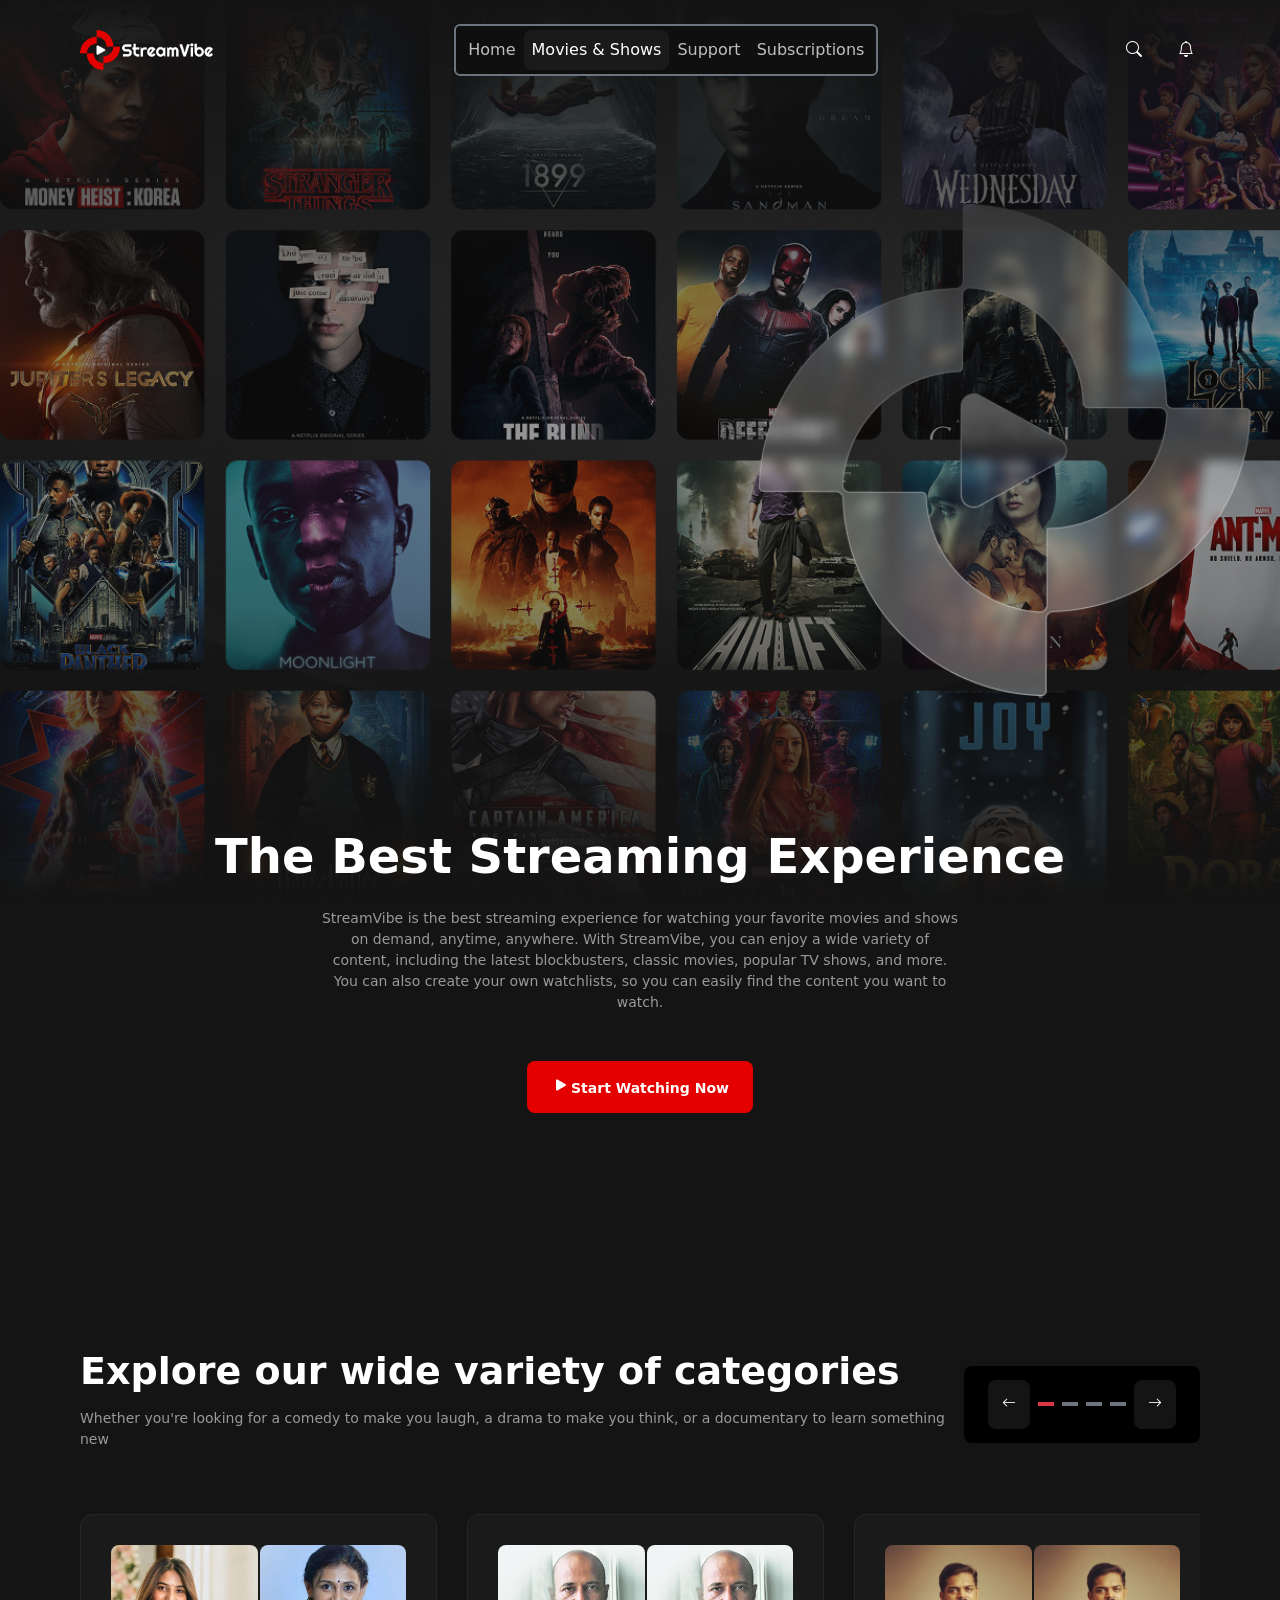
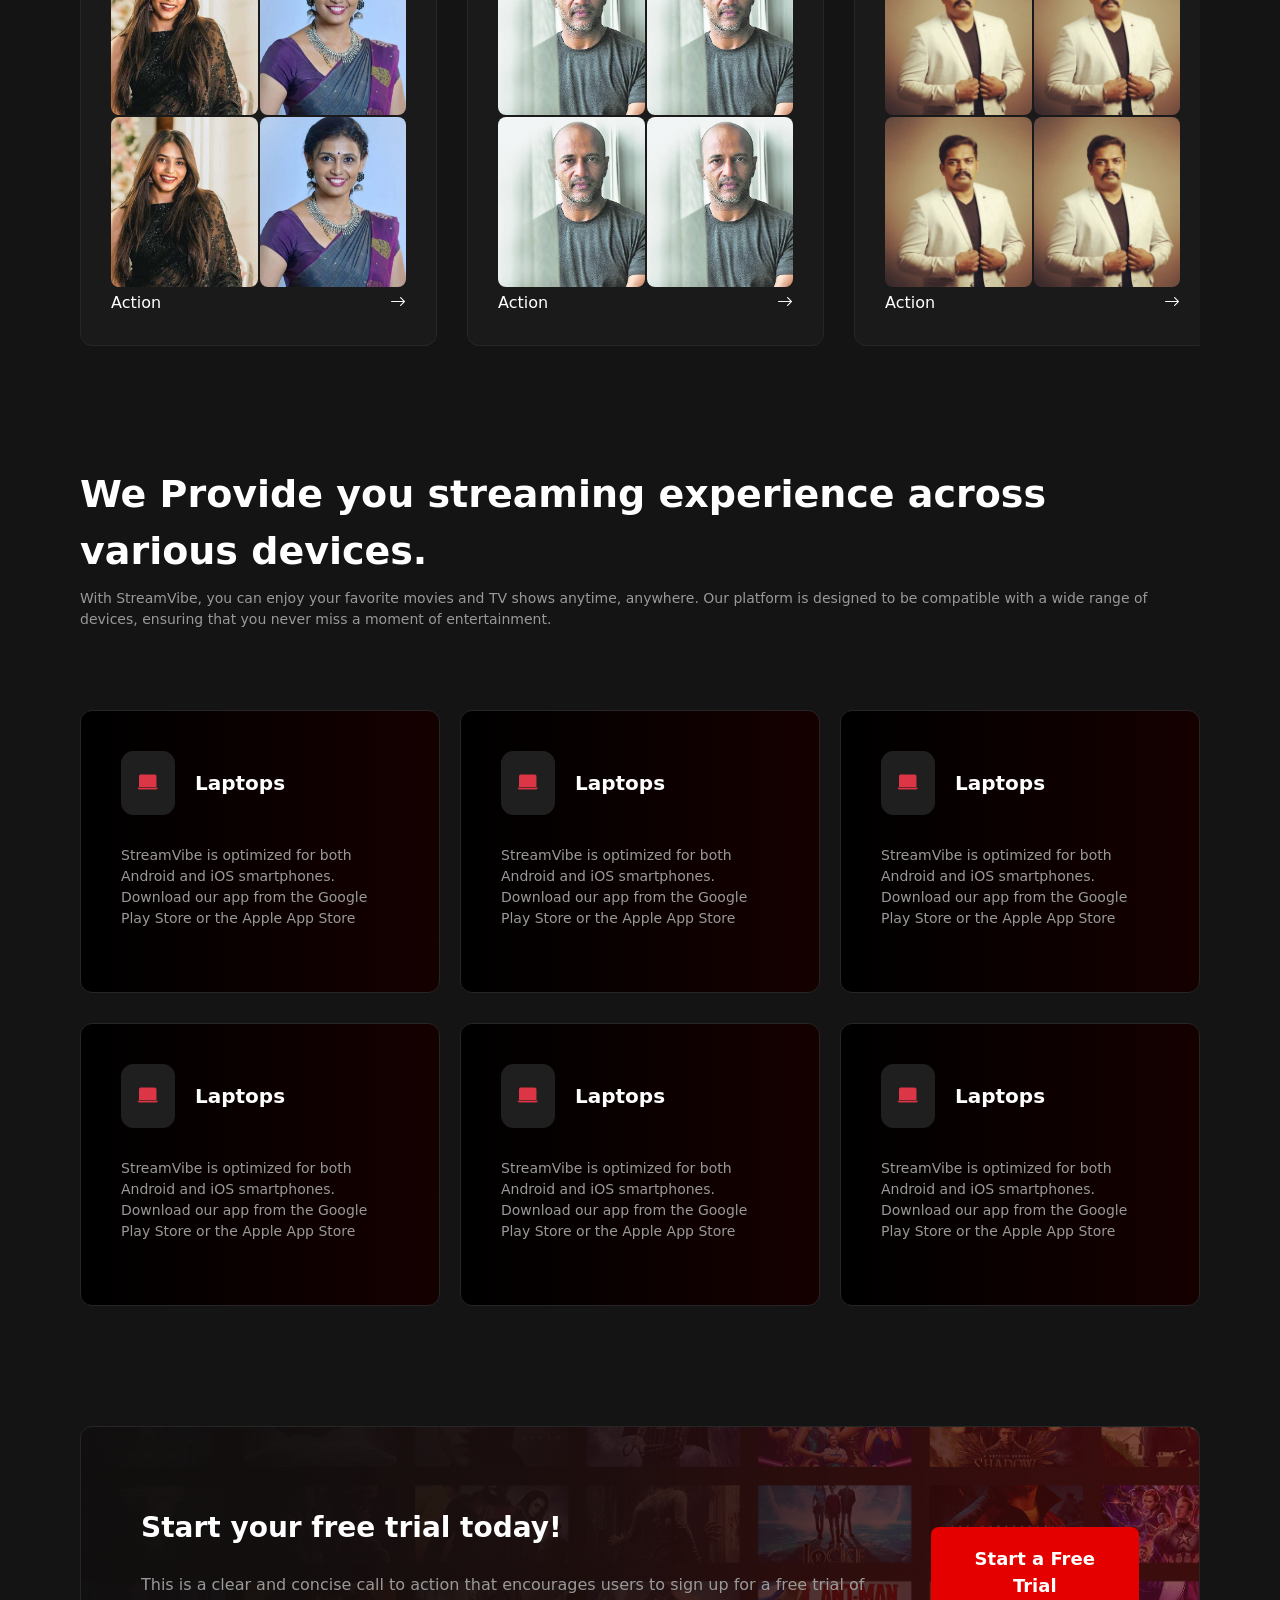
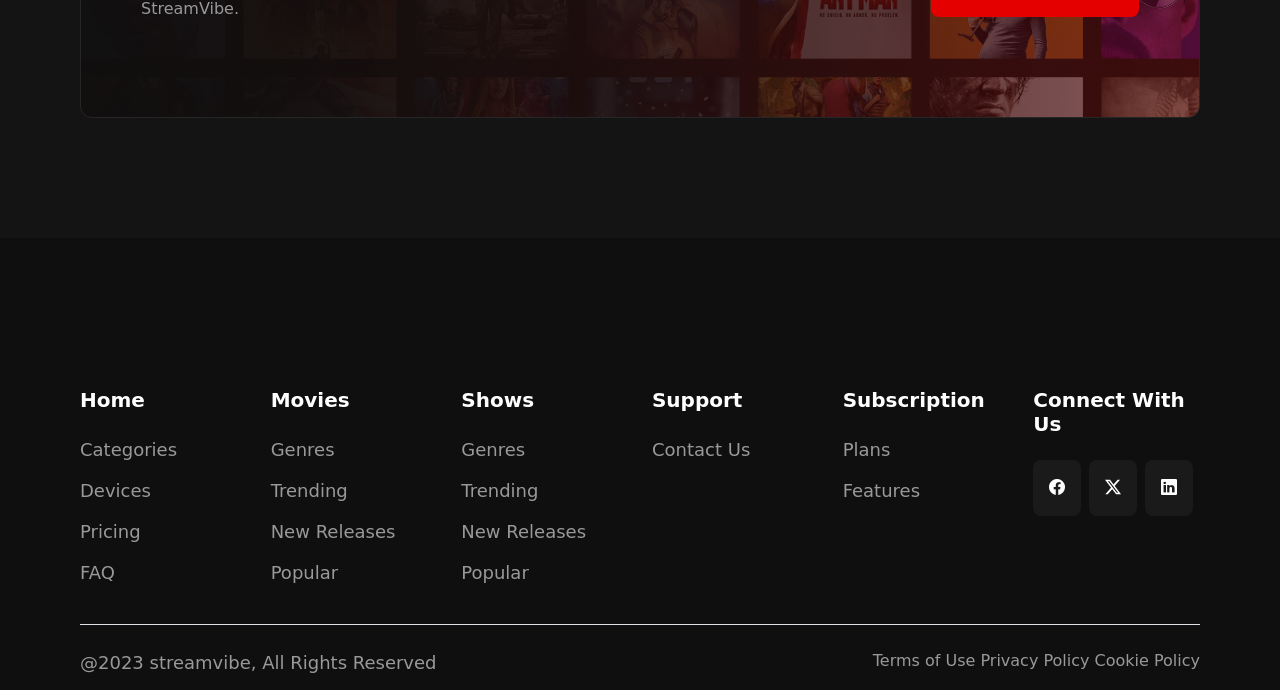
==== pages/Home_page.html @ a5b088ff "first commit" ====
<!DOCTYPE html>
<html lang="en">
    <head>
        <meta charset="UTF-8">
        <meta name="viewport" content="width=device-width, initial-scale=1.0">
        <title>Document</title>
        <link rel="stylesheet"
            href="https://cdn.jsdelivr.net/npm/bootstrap@5.3.8/dist/css/bootstrap.min.css">
        <link rel="stylesheet"
            href="https://cdn.jsdelivr.net/npm/bootstrap-icons@1.11.3/font/bootstrap-icons.min.css">
        <link rel="stylesheet" href="../components/Navbar_Footer_Banner.css">
        <link rel="stylesheet" href="../components/paragraph_heading.css">
        <link rel="stylesheet" href="../components/button.css">
        <link rel="stylesheet" href="../components/Scroll.css">
        <link rel="stylesheet" href="../components/cards_5.css">
        <link rel="stylesheet" href="../assets/styles/Home_page.css">

    </head>
    <body>

        <header>
            <nav class="navbar justify-content-between navbar-expand-lg py-4 ">
                <a href="#">
                    <img
                        src="../assets/Logo.png" height="40px"
                        alt="logo">
                </a>
                <button class="d-lg-none d-md-block border-0" type="button"
                    data-bs-toggle="collapse" data-bs-target="#navbarNav">
                    <i class="bi bi-list fs-1 text-white"></i>
                </button>
                <div class="links d-none d-md-none d-lg-block">
                    <ul
                        class="navbar-nav mx-auto mt-3 mt-lg-0 p-1 border border-2 rounded border-secondary">
                        <li>
                            <a class="nav-link" href="../pages/home-page.html"
                                onclick="active(this)">Home</a>
                        </li>
                        <li>
                            <a class="nav-link active"
                                href="../pages/Movies&show-page.html"
                                onclick="active(this)">Movies &
                                Shows</a>
                        </li>
                        <li>
                            <a class="nav-link"
                                href="#">Support</a>
                        </li>
                        <li>
                            <a class="nav-link"
                                href="./subscription.html"
                                onclick="active(this)">Subscriptions</a>
                        </li>
                    </ul>
                </div>
                <div
                    class="d-flex align-items-center justify-content-center justify-content-lg-end mt-3 mt-lg-0 d-none d-md-none d-lg-flex gap-lg-2 gap-xl-4 ">
                    <button
                        class="bi bi-search nav-icon me-3 me-lg-0 border-0 text-white"></button>
                    <button
                        class="bi bi-bell nav-icon border-0 text-white"></button>
                </div>
            </nav>
        </header>

        <!-- section content -->

        <section
            class="content d-flex flex-column align-items-center justify-content-center text-center">
            <h1 class="text-white mb-3">The Best Streaming Experience</h1>
            <p class=" d-md-none">Whether you're looking for a comedy to make
                you laugh, a drama to make you think, or a documentary to learn
                something new</p>
            <p class="w-50 mb-5 d-none d-lg-block ">StreamVibe is the best
                streaming experience for watching your favorite movies and shows
                on demand, anytime, anywhere. With StreamVibe, you can enjoy a
                wide variety of
                content, including the latest blockbusters, classic movies,
                popular TV shows, and more. You can also create your own
                watchlists,
                so you can easily find the content you want to watch.</p>
            <button class="buttons"><i class="bi bi-play-fill fs-5 "></i>Start
                Watching Now</button>
        </section>

        <!-- main section -->

        <main>
            <div class="container2">
                <!-- head of scroll -->
                <div
                    class="scroll d-flex justify-content-between align-items-center mb-5">
                    <div class="home-title">
                        <h2 class="head-title text-white ">Explore our wide
                            variety of categories</h2>
                        <p>Whether you're looking for a comedy to make you
                            laugh, a drama to make
                            you think, or a documentary to learn something
                            new</p>
                    </div>
                    <div
                        class="buttons d-flex align-items-center d-none d-lg-flex  gap-2 bg-black">
                        <button
                            class="btn-icon text-white border-0"><i
                                class="bi bi-arrow-left"></i></button>
                        <div class="move-point d-flex gap-2">
                            <div class="bg-point bg-danger"></div>
                            <div class="bg-point bg-secondary"></div>
                            <div class="bg-point bg-secondary"></div>
                            <div class="bg-point bg-secondary"></div>
                        </div>
                        <button
                            class="btn-icon text-white border-0"><i
                                class="bi bi-arrow-right"></i></button>
                    </div>
                </div>

                <!-- part card -->
                  <div class="slider-track  ">
                    <div class="genre-card ">
                        <div class="genre-grid  mb-1">
                            <img src="../assets/move&open/cast5.png"
                                alt="Action" 
                                class="rounded-3">
                            <img src="../assets/move&open/cast4.png"
                                alt="Action"
                                class="rounded-3">
                            <img src="../assets/move&open/cast5.png"
                                alt="Action"
                                class="rounded-3">
                            <img src="../assets/move&open/cast4.png"
                                alt="Action"
                                class="rounded-3">
                        </div>
                        <div
                            class="genre-name text-white d-flex justify-content-between align-items-center mt-1">Action
                            <i
                                class="bi bi-arrow-right text-white"></i></div>
                    </div>
                    <div class="genre-card ">
                        <div class="genre-grid  mb-1">
                            <img src="../assets/move&open/cast7.png"
                                alt="Action"
                                class="rounded-3">
                            <img src="../assets/move&open/cast7.png"
                                alt="Action"
                                class="rounded-3">
                            <img src="../assets/move&open/cast7.png"
                                alt="Action"
                                class="rounded-3">
                            <img src="../assets/move&open/cast7.png"
                                alt="Action"
                                class="rounded-3">
                        </div>
                        <div
                            class="genre-name text-white d-flex justify-content-between align-items-center mt-1">Action
                            <i
                                class="bi bi-arrow-right text-white"></i></div>
                    </div>
                    <div class="genre-card ">
                        <div class="genre-grid  mb-1">
                            <img src="../assets/move&open/cast1.png"
                                alt="Action"
                                class="rounded-3">
                            <img src="../assets/move&open/cast1.png"
                                alt="Action"
                                class="rounded-3">
                            <img src="../assets/move&open/cast1.png"
                                alt="Action"
                                class="rounded-3">
                            <img src="../assets/move&open/cast1.png"
                                alt="Action"
                                class="rounded-3">
                        </div>
                        <div
                            class="genre-name text-white d-flex justify-content-between align-items-center mt-1">Action
                            <i
                                class="bi bi-arrow-right text-white"></i></div>
                    </div>
                    <div class="genre-card ">
                        <div class="genre-grid  mb-1">
                            <img src="../assets/move&open/cast1.png"
                                alt="Action"
                                class="rounded-3">
                            <img src="../assets/move&open/cast1.png"
                                alt="Action"
                                class="rounded-3">
                            <img src="../assets/move&open/cast1.png"
                                alt="Action"
                                class="rounded-3">
                            <img src="../assets/move&open/cast1.png"
                                alt="Action"
                                class="rounded-3">
                        </div>
                        <div
                            class="genre-name text-white d-flex justify-content-between align-items-center mt-1">Action
                            <i
                                class="bi bi-arrow-right text-white"></i></div>
                    </div>
                    <div class="genre-card ">
                        <div class="genre-grid  mb-1">
                            <img src="../assets/move&open/cast4.png"
                                alt="Action"
                                class="rounded-3">
                            <img src="../assets/move&open/cast4.png"
                                alt="Action"
                                class="rounded-3">
                            <img src="../assets/move&open/cast4.png"
                                alt="Action"
                                class="rounded-3">
                            <img src="../assets/move&open/cast4.png"
                                alt="Action"
                                class="rounded-3">
                        </div>
                        <div
                            class="genre-name text-white d-flex justify-content-between align-items-center mt-1">Action
                            <i
                                class="bi bi-arrow-right text-white"></i></div>
                    </div>

                </div>
            </div>
        </main>


        <!-- section box devices -->
        <section>
            <div class="devices">
                <h2 class="text-white">We Provide you streaming experience across various devices.</h2>
                <p>With StreamVibe, you can enjoy your favorite movies and TV shows anytime, anywhere. Our platform is designed to be compatible with a wide range of <br> devices,
                     ensuring that you never miss a moment of entertainment.</p>
                <div class="box d-flex flex-column flex-md-row">
                    <div class="box-device bg-black ">
                        <h3 class="text-white "><i class="bi bi-laptop-fill text-danger "></i>Laptops</h3>
                        <p>StreamVibe is optimized for both Android and iOS smartphones. 
                            Download our app from the Google Play Store or the Apple App Store</p>
                    </div>
                    <div class="box-device bg-black">
                        <h3 class="text-white "><i class="bi bi-laptop-fill text-danger "></i>Laptops</h3>
                        <p>StreamVibe is optimized for both Android and iOS smartphones. 
                            Download our app from the Google Play Store or the Apple App Store</p>
                    </div>
                    <div class="box-device bg-black">
                        <h3 class="text-white"><i class="bi bi-laptop-fill text-danger "></i>Laptops</h3>
                        <p>StreamVibe is optimized for both Android and iOS smartphones. 
                            Download our app from the Google Play Store or the Apple App Store</p>
                    </div>
                </div>
                <div class="box d-flex flex-column flex-md-row">
                    <div class="box-device bg-black ">
                        <h3 class="text-white "><i class="bi bi-laptop-fill text-danger "></i>Laptops</h3>
                        <p>StreamVibe is optimized for both Android and iOS smartphones. 
                            Download our app from the Google Play Store or the Apple App Store</p>
                    </div>
                    <div class="box-device bg-black">
                        <h3 class="text-white "><i class="bi bi-laptop-fill text-danger "></i>Laptops</h3>
                        <p>StreamVibe is optimized for both Android and iOS smartphones. 
                            Download our app from the Google Play Store or the Apple App Store</p>
                    </div>
                    <div class="box-device bg-black">
                        <h3 class="text-white"><i class="bi bi-laptop-fill text-danger "></i>Laptops</h3>
                        <p>StreamVibe is optimized for both Android and iOS smartphones. 
                            Download our app from the Google Play Store or the Apple App Store</p>
                    </div>
                </div>
            </div>
        </section>

        <!-- section banner -->

        <section
            class="banner d-flex flex-column flex-md-row  justify-content-between align-items-center ">
            <div>
                <h2 class="text-white mb-4">Start your free trial today!</h2>
                <p>This is a clear and concise call to action that encourages
                    users to sign up for a free trial of StreamVibe.</p>
            </div>
            <div>
                <button class="text-white border-0">Start a Free Trial</button>
            </div>
        </section>

        <!-- footer -->

        <footer>
            <div class="footerall">
                <div class="row mb-4">
                    <div class="col-6 col-md-2 d-flex flex-column">
                        <h6 class="footer-heading">Home</h6>
                        <a href="#" class="footer-link">Categories</a>
                        <a href="#" class="footer-link">Devices</a>
                        <a href="#" class="footer-link">Pricing</a>
                        <a href="#" class="footer-link">FAQ</a>
                    </div>
                    <div class="col-6 col-md-2 d-flex flex-column">
                        <h6 class="footer-heading">Movies</h6>
                        <a href="#" class="footer-link">Genres</a>
                        <a href="#" class="footer-link">Trending</a>
                        <a href="#" class="footer-link">New Releases</a>
                        <a href="#" class="footer-link">Popular</a>
                    </div>
                    <div class="col-6 col-md-2 d-flex flex-column">
                        <h6 class="footer-heading">Shows</h6>
                        <a href="#" class="footer-link">Genres</a>
                        <a href="#" class="footer-link">Trending</a>
                        <a href="#" class="footer-link">New Releases</a>
                        <a href="#" class="footer-link">Popular</a>
                    </div>
                    <div class="col-6 col-md-2 d-flex flex-column">
                        <h6 class="footer-heading">Support</h6>
                        <a href="index.html" class="footer-link">Contact Us</a>
                    </div>
                    <div class="col-6 col-md-2 d-flex flex-column">
                        <h6 class="footer-heading">Subscription</h6>
                        <a href="#" class="footer-link">Plans</a>
                        <a href="#" class="footer-link">Features</a>
                    </div>
                    <div class="col-6 col-md-2 ">
                        <h6 class="footer-heading">Connect With Us</h6>
                        <div class="d-flex gap-2">
                            <a href="#" class="social-icon"><i
                                    class="bi bi-facebook"></i></a>
                            <a href="#" class="social-icon"><i
                                    class="bi bi-twitter-x"></i></a>
                            <a href="#" class="social-icon"><i
                                    class="bi bi-linkedin"></i></a>
                        </div>
                    </div>
                </div>

                <div
                    class="footer-bottom d-flex flex-column flex-md-row justify-content-between border-top pt-4">
                    <div id="footer-bottom-left">
                        @2023 streamvibe, All Rights Reserved
                    </div>
                    <div class="footer-bottom-links mt-3 mt-md-0">
                        <a class="text-decoration-none gap" href="#">Terms of
                            Use</a>
                        <a class="text-decoration-none gap" href="#">Privacy
                            Policy</a>
                        <a class="text-decoration-none gap" href="#">Cookie
                            Policy</a>
                    </div>
                </div>
            </div>
        </footer>

        <script
            src="https://cdn.jsdelivr.net/npm/bootstrap@5.3.8/dist/js/bootstrap.min.js"
            integrity="sha384-G/EV+4j2dNv+tEPo3++6LCgdCROaejBqfUeNjuKAiuXbjrxilcCdDz6ZAVfHWe1Y"
            crossorigin="anonymous"></script>
    </body>
</html>
---- components/Navbar_Footer_Banner.css ----
header{
position: relative;
    .navbar{
        margin: 0 161px;

        .links{
            background-color: #0f0f0f;
            
            a{
                color: #BFBFBF;

                &:hover{
                    border-radius: 8px;
                    background-color: #1A1A1A;
                }
            }
            .active{
                border-radius: 8px;
                color: #ffffff;
                background-color: #1a1a1a;
            }
        }
        button{
            background-color: unset;
            
        }
    }

    @media (max-width:1440px) {
        .navbar{
            margin: 0 80px;
            
        }
    }

    @media (max-width:390px) {
        .navbar{
            margin: 0 15px;
            
            .links{
            display: none;
            position: absolute;
            top: 120px;
            left: 20px;
            background-color: #0f0f0f;
            
            a{
                color: #BFBFBF;

                &:hover{
                    border-radius: 8px;
                    background-color: #1A1A1A;
                }
            }
            
        }
        
        }
    }
}


/* section banner */
.banner {
  margin: 150px 161px;
  padding: 100px 80px;
  border: #262626 solid 1px;
  border-radius: 12px;
  background:
    linear-gradient(#0f0f0f20, #0f0f0f1e),
    url("../assets/Background\ Images.png") center/cover;

  h2 {
    font-size: 48px;
    font-weight: 700;
  }

  p {
    font-size: 18px;
    font-weight: 400;
    color: #999999;
  }

  button {
    border-radius: 8px;
    padding: 18px 24px;
    background-color: #e50000;
    font-size: 18px;
    font-weight: 600;
    flex-grow: 1;
  }

  @media (max-width: 1440px) {
    margin: 120px 80px;
    padding: 80px 60px;

    h2 {
      font-size: 28px;
    }

    p {
      font-size: 16px;
    }
  }

  @media (max-width: 390px) {
    margin: 80px 15px;
    padding: 50px 30px;
    text-align: center;
    h2 {
      font-size: 24gpx;
    }
    p {
      font-size: 14px;
    }
  }
}

footer {
  background-color: #0f0f0f;
  padding-top: 150px;
  .footerall {
    margin: 0 161px;

    .footer-heading {
      font-size: 20px;
      font-weight: 600;
      color: #ffffff;
      margin-bottom: 24px;
    }

    .footer-link,
    #footer-bottom-left {
      font-size: 18px;
      font-weight: 500;
      color: #999999;
      text-decoration: none;
      margin-bottom: 14px;
    }

    .social-icon {
      padding: 16px;
      border-radius: 8px;
      color: white;
      background-color: #1a1a1a;
    }

    .footer-bottom-links {
      a {
        color: #999999;
      }
    }
  }

  @media (max-width: 1440px) {
    .footerall {
      margin: 0 80px;
    }
  }

  @media (max-width: 390px) {
    .footerall {
      margin: 0 15px;
    }
  }
}
---- components/paragraph_heading.css ----
h1{
    font-size: 58px;
    font-weight: 700;
    line-height: 150%;
     @media (max-width:1440px) {
        font-size: 48px;
    }
    @media (max-width:390px) {
        font-size: 28px;
    }
}

p{
    font-size: 18px;
    font-weight: 400;
    line-height: 150%;
    color: #999999;

     @media (max-width:1440px) {
        font-size: 14px;
    }
}

h2{
    font-size: 38px;
    font-weight: 700;
    line-height: 150%;

     @media (max-width:1440px) {
        font-size: 38px;
    }
    @media (max-width:390px) {
        font-size: 20px;
    }
}

h3{
    font-size: 24px;
    font-weight: 600;
    line-height: 150%;

     @media (max-width:1440px) {
        font-size: 20px;
    }
    @media (max-width:390px) {
        font-size: 18px;
    }
}

h4{
    font-size: 22px;
    font-weight: 500;
    line-height: 150%;
     @media (max-width:1440px) {
        font-size: 20px;
    }
    @media (max-width:390px) {
        font-size: 18px;
    }
}
---- components/button.css ----
.buttons{
    gap: 8px;
    border: none;
    border-radius: 8px;
    background-color: #e50000;
    font-size: 18px;
    font-weight: 600;
    line-height: 150%;
    color: #ffffff;
    padding: 18px 24px;

    i{
        width: 15px;
        height: 16px;
    }

     @media (max-width:1440px) {
        font-size: 14px;
        padding: 14px 24px;
    }
   
}
---- components/Scroll.css ----
main{
    margin: 200px 161px 150px 161px;
    .container2{
        .scroll{
            
            .buttons{
                .btn-icon{
                    border-radius: 8px;
                    background-color: #141414;
                    padding: 14px;

                    i{
                        width: 2.5rem;
                        height: 2.5rem;
                    }
                }
                .bg-point{
                    width: 16px;
                    height: 4px;
                }
            }
        }
    }

    @media (max-width:1440px) {
        margin: 150px 80px 120px 80px;
    }
    @media (max-width:390px) {
        margin: 100px 15px 50px 15px;
    }
}
---- components/cards_5.css ----
main {
  .slider-track {
    display: flex;
    gap: 30px;
    overflow-x: scroll;
    scrollbar-width: none;

    .genre-card {
      flex: 0 0 auto;
      height: 100%;
      background-color: #1a1a1a;
      padding: 30px;
      border: 1px solid #262626;
      border-radius: 12px;


      .genre-grid {
        display: grid;
        grid-template-columns: repeat(2, 1fr);
        gap: 2px;
        max-width: 295px;
        height: 342px;

        img {
          width: 100%;
          height: 100%;
          object-fit: cover;
        }
      }
    }
  }
  @media (max-width:390px) {
    .genre-card{
      padding: 24px;
    }
  }
  @media (max-width:390px) {

    .genre-card{
      padding: 20px !important;
      .genre-grid{
        width: 178px;
        height: 201px !important;

        
      }
    }
  }
}
---- assets/styles/Home_page.css ----
body {
  background-color: #141414;
}

header {
  width: 100%;
  height: 100vh;
  background: url(../Sub\ Container.png);
  background-size: cover;
  object-fit: contain;

  @media (max-width: 390px) {
    height: 324px;
  }
}

/* section content */
.content {
  position: relative;
  top: -80px;
}

/* section box device */
section{
  .devices{
    margin: 0 161px;

    p{
      margin-bottom: 80px;
    }

    .box{
      gap: 30px;
      margin-bottom: 30px;
      .box-device{
        max-height: 283px;
        background: linear-gradient(to left,#e5000018,black);
        border: 1px solid #262626;
        border-radius: 12px;
        padding: 50px;

        h3{
          display: flex;
          align-items: center;
          gap: 20px;
          margin-bottom: 30px;
          i{
            border: 1px solid #1f1f1f;
            border-radius: 12px;
            background-color: #1f1f1f;
            padding: 16px;
          }
        }
      }
    }
    @media (max-width: 1440px) {
      margin: 0 80px;
      .box{
        gap: 20px;

        .box-device{
          padding: 40px;
        }
      }
    }
    @media (max-width: 390px) {
      margin: 0 15px;
      
      
        .box-device{
          padding: 24px;
        }
      
}
  }
}
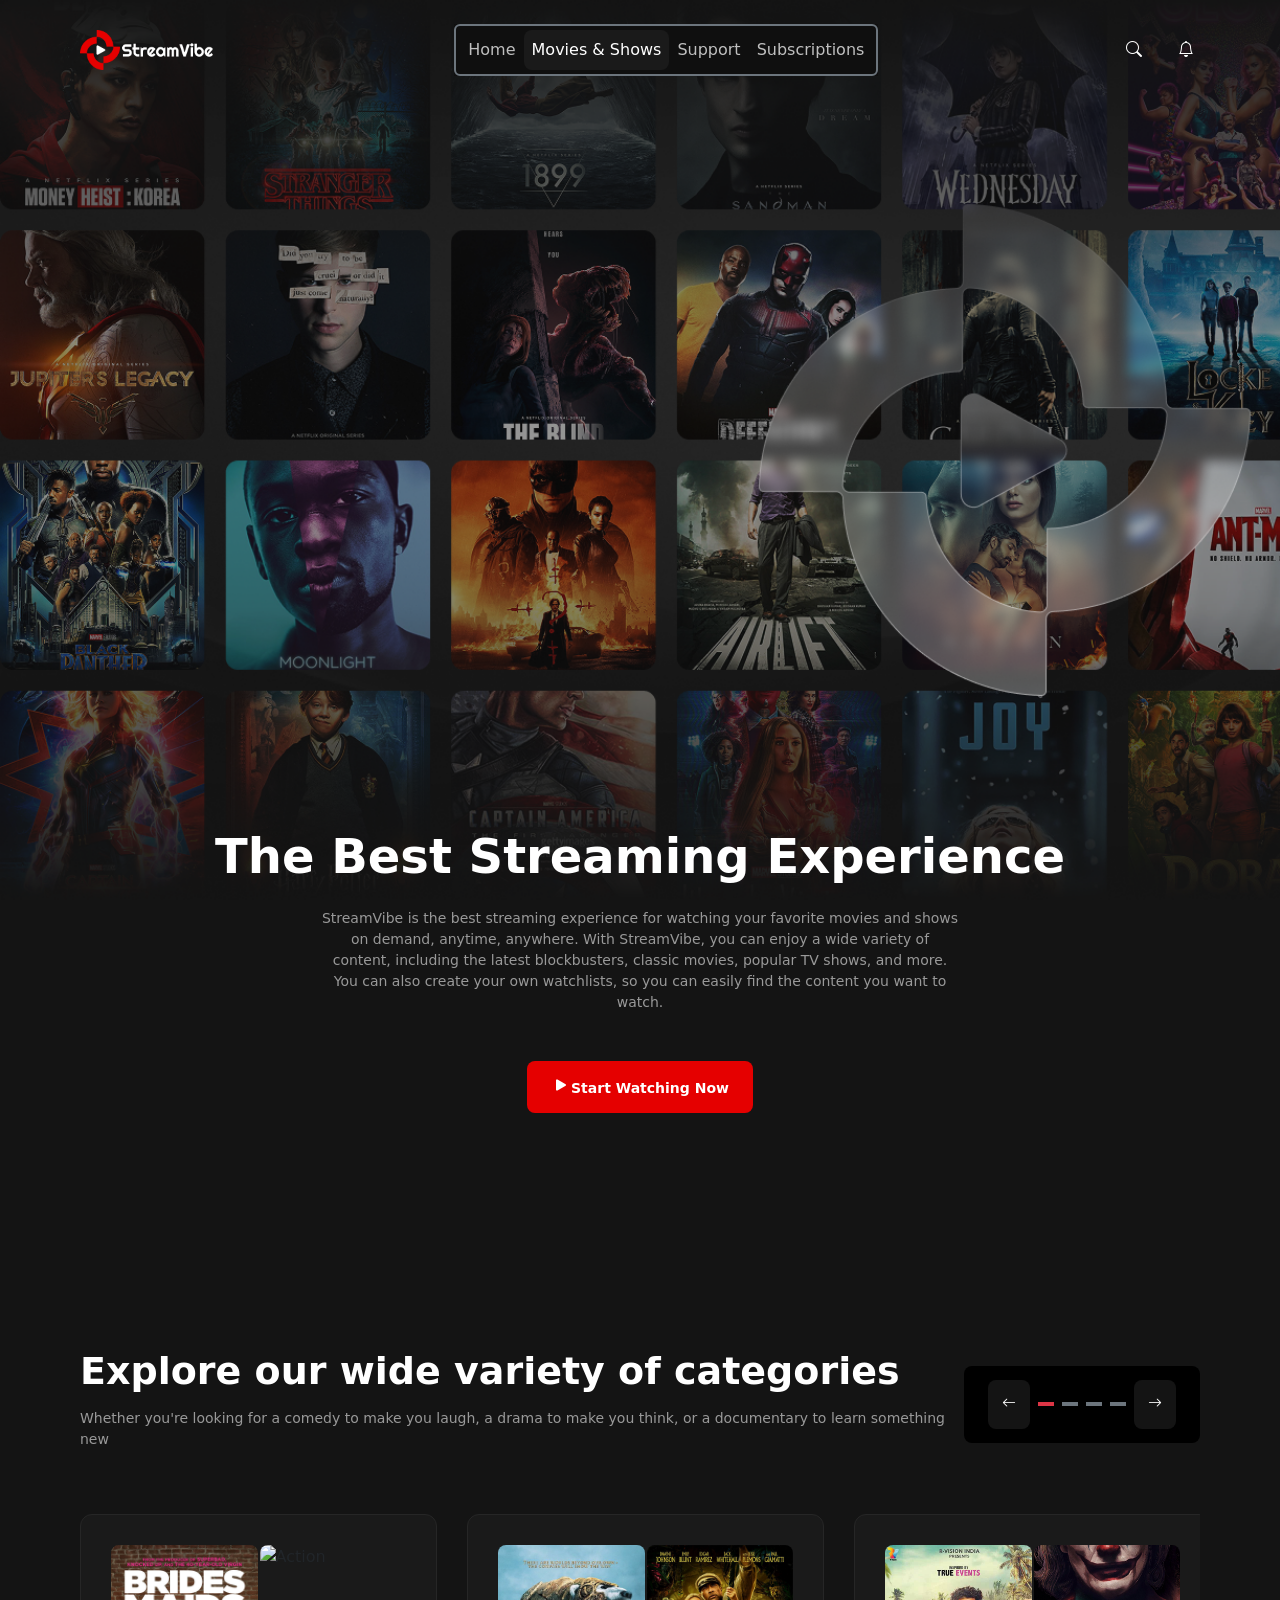
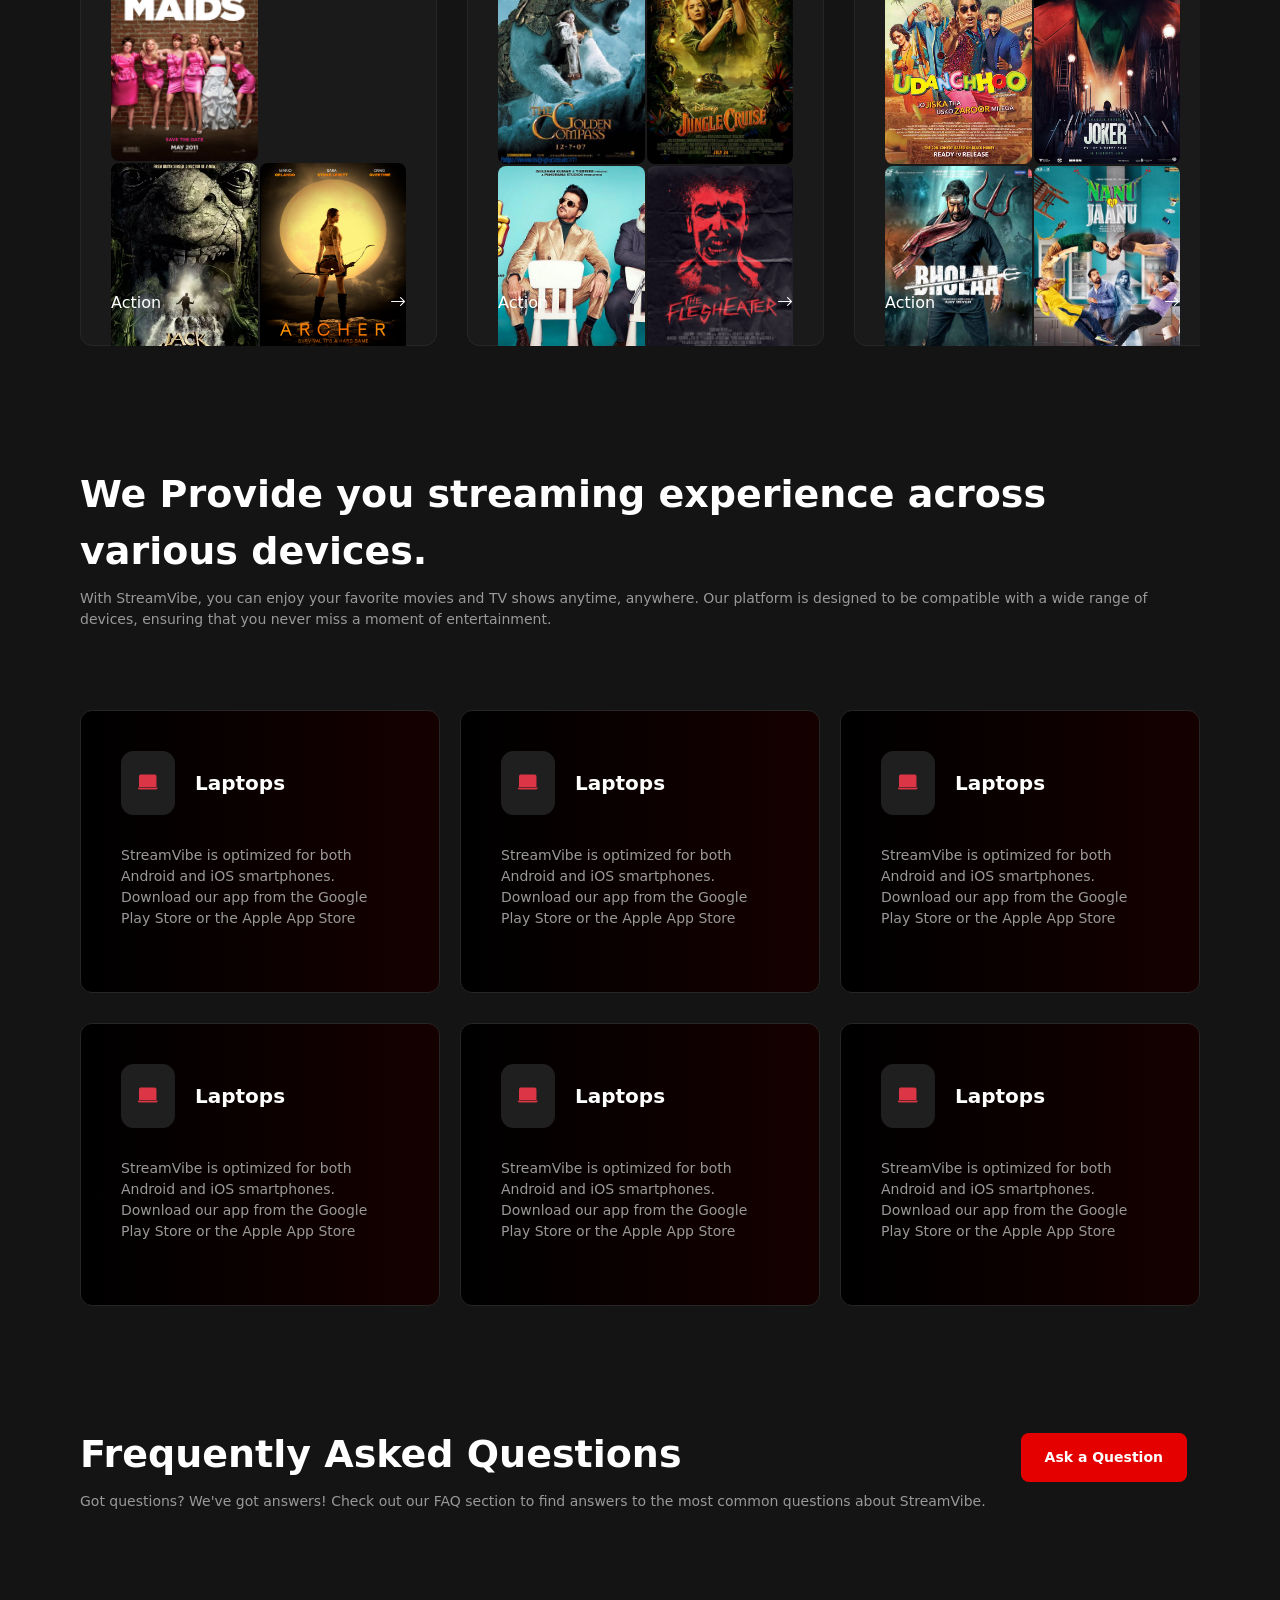
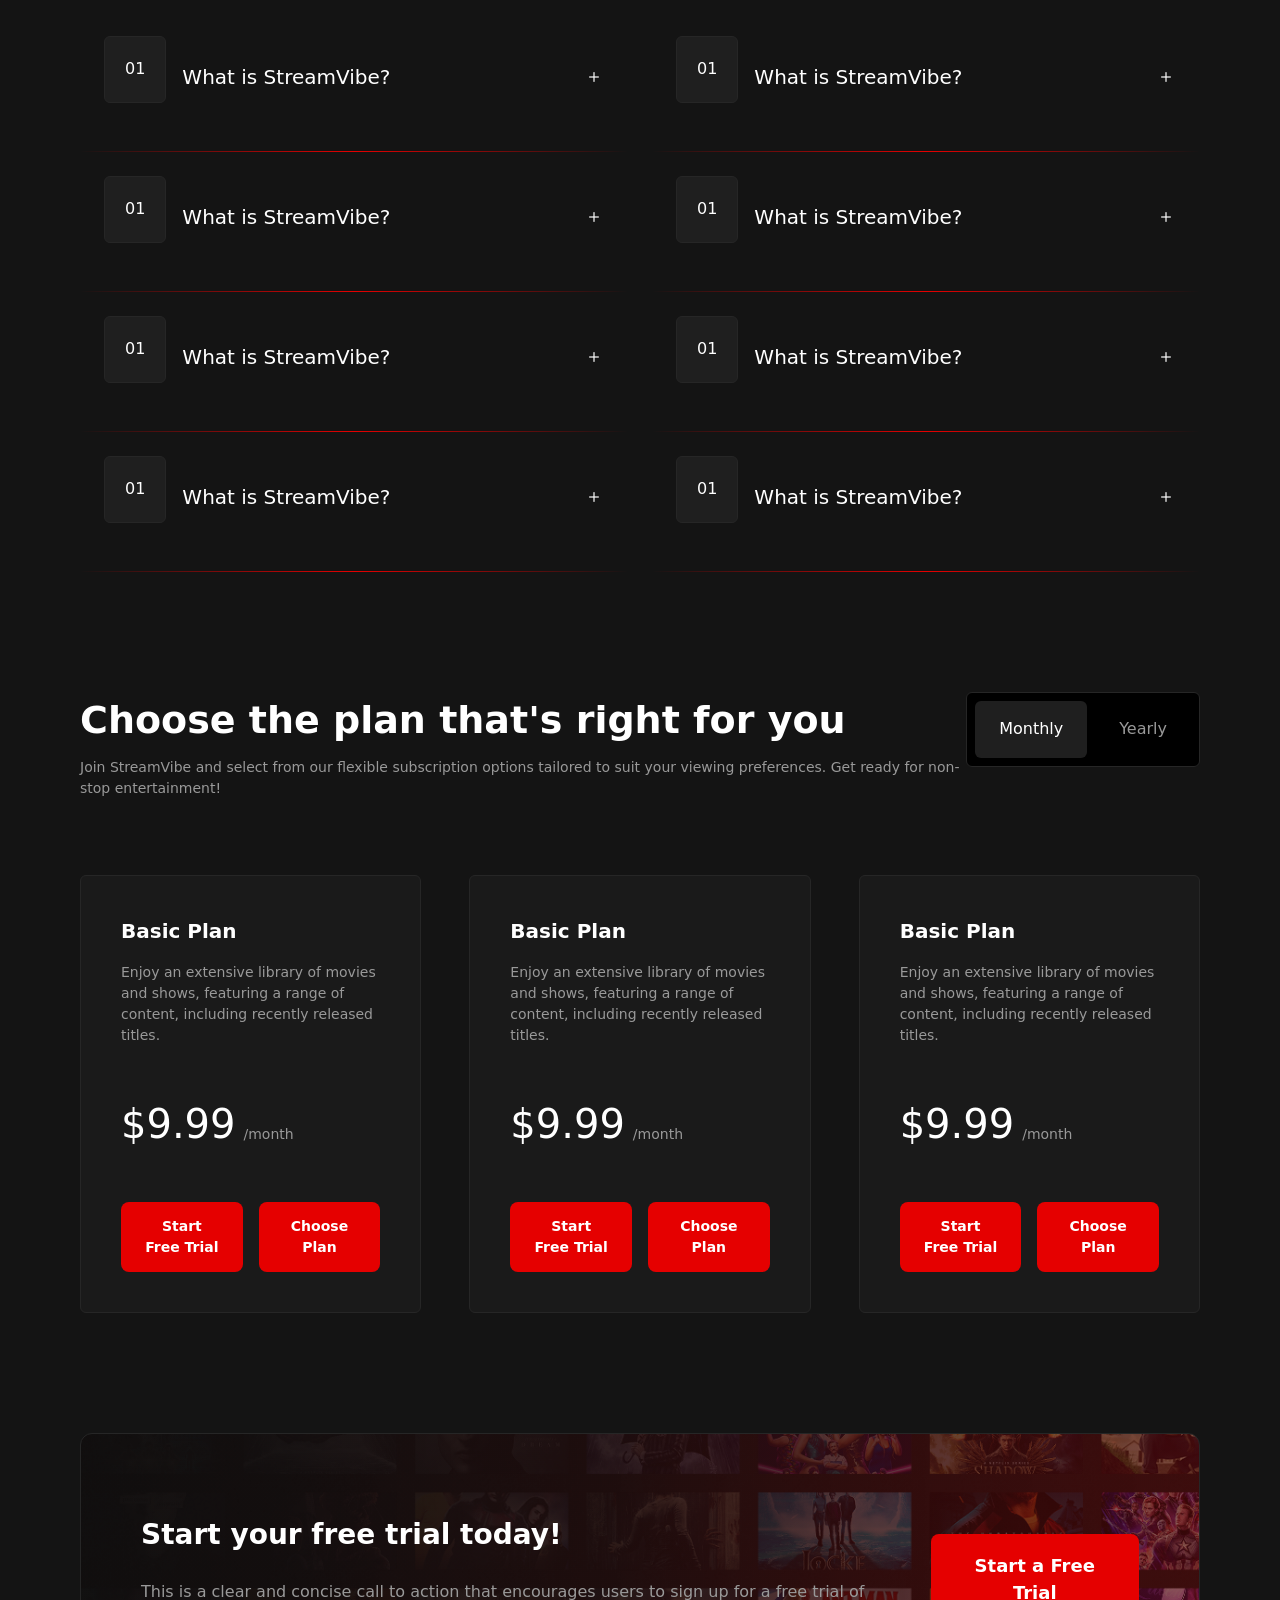
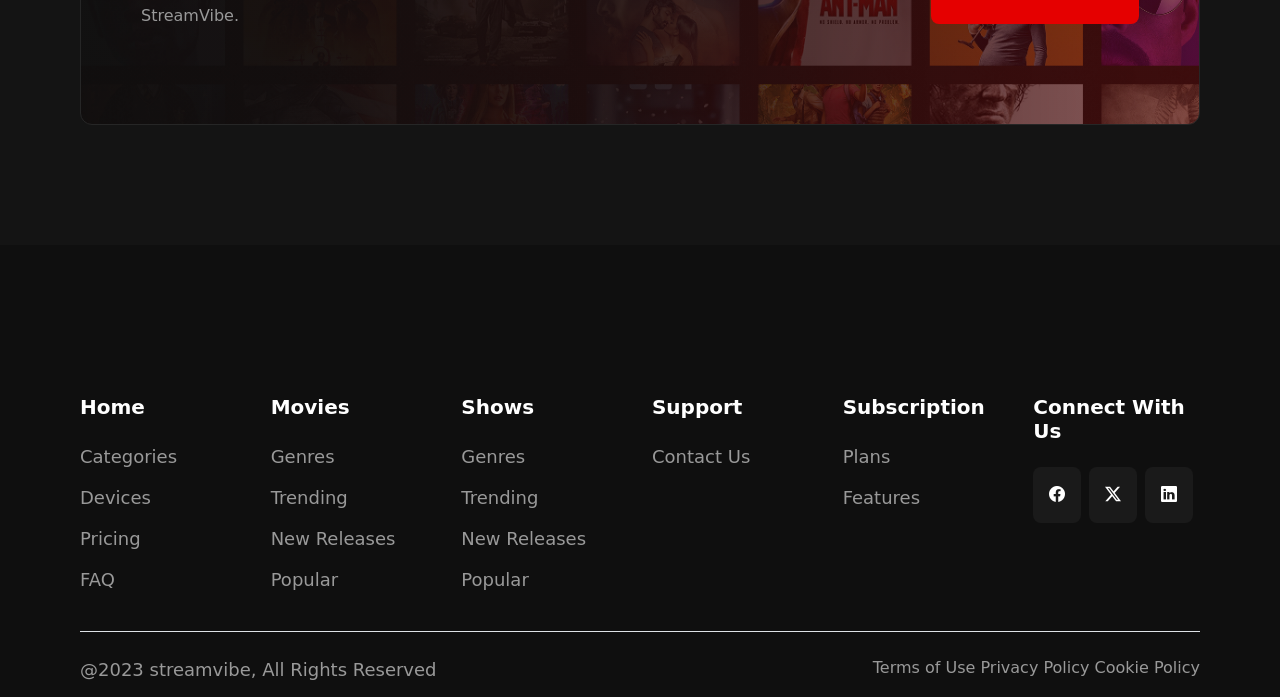
==== commit ff274739: "whole page and some update" ====
--- a/pages/Home_page.html
+++ b/pages/Home_page.html
@@ -13,6 +13,8 @@
         <link rel="stylesheet" href="../components/button.css">
         <link rel="stylesheet" href="../components/Scroll.css">
         <link rel="stylesheet" href="../components/cards_5.css">
+        <link rel="stylesheet" href="../components/ask_Questions.css">
+        <link rel="stylesheet" href="../components/plan.css">
         <link rel="stylesheet" href="../assets/styles/Home_page.css">
 
     </head>
@@ -64,7 +66,6 @@
         </header>
 
         <!-- section content -->
-
         <section
             class="content d-flex flex-column align-items-center justify-content-center text-center">
             <h1 class="text-white mb-3">The Best Streaming Experience</h1>
@@ -83,8 +84,8 @@
                 Watching Now</button>
         </section>
 
+
         <!-- main section -->
-
         <main>
             <div class="container2">
                 <!-- head of scroll -->
@@ -116,19 +117,19 @@
                 </div>
 
                 <!-- part card -->
-                  <div class="slider-track  ">
+                <div class="slider-track  ">
                     <div class="genre-card ">
                         <div class="genre-grid  mb-1">
-                            <img src="../assets/move&open/cast5.png"
-                                alt="Action" 
-                                class="rounded-3">
-                            <img src="../assets/move&open/cast4.png"
-                                alt="Action"
-                                class="rounded-3">
-                            <img src="../assets/move&open/cast5.png"
-                                alt="Action"
-                                class="rounded-3">
-                            <img src="../assets/move&open/cast4.png"
+                            <img src="../assets/movie&show/movie1.png"
+                                alt="Action"
+                                class="rounded-3">
+                            <img src="../assets/movie&show/movie2.png"
+                                alt="Action"
+                                class="rounded-3">
+                            <img src="../assets/movie&show/movie3.png"
+                                alt="Action"
+                                class="rounded-3">
+                            <img src="../assets/movie&show/movie4.png"
                                 alt="Action"
                                 class="rounded-3">
                         </div>
@@ -139,16 +140,16 @@
                     </div>
                     <div class="genre-card ">
                         <div class="genre-grid  mb-1">
-                            <img src="../assets/move&open/cast7.png"
-                                alt="Action"
-                                class="rounded-3">
-                            <img src="../assets/move&open/cast7.png"
-                                alt="Action"
-                                class="rounded-3">
-                            <img src="../assets/move&open/cast7.png"
-                                alt="Action"
-                                class="rounded-3">
-                            <img src="../assets/move&open/cast7.png"
+                            <img src="../assets/movie&show/movie5.png"
+                                alt="Action"
+                                class="rounded-3">
+                            <img src="../assets/movie&show/movie6.png"
+                                alt="Action"
+                                class="rounded-3">
+                            <img src="../assets/movie&show/movie7.png"
+                                alt="Action"
+                                class="rounded-3">
+                            <img src="../assets/movie&show/movie8.png"
                                 alt="Action"
                                 class="rounded-3">
                         </div>
@@ -159,16 +160,16 @@
                     </div>
                     <div class="genre-card ">
                         <div class="genre-grid  mb-1">
-                            <img src="../assets/move&open/cast1.png"
-                                alt="Action"
-                                class="rounded-3">
-                            <img src="../assets/move&open/cast1.png"
-                                alt="Action"
-                                class="rounded-3">
-                            <img src="../assets/move&open/cast1.png"
-                                alt="Action"
-                                class="rounded-3">
-                            <img src="../assets/move&open/cast1.png"
+                            <img src="../assets/movie&show/movie9.png"
+                                alt="Action"
+                                class="rounded-3">
+                            <img src="../assets/movie&show/movie10.png"
+                                alt="Action"
+                                class="rounded-3">
+                            <img src="../assets/movie&show/movie11.png"
+                                alt="Action"
+                                class="rounded-3">
+                            <img src="../assets/movie&show/movie12.png"
                                 alt="Action"
                                 class="rounded-3">
                         </div>
@@ -179,16 +180,16 @@
                     </div>
                     <div class="genre-card ">
                         <div class="genre-grid  mb-1">
-                            <img src="../assets/move&open/cast1.png"
-                                alt="Action"
-                                class="rounded-3">
-                            <img src="../assets/move&open/cast1.png"
-                                alt="Action"
-                                class="rounded-3">
-                            <img src="../assets/move&open/cast1.png"
-                                alt="Action"
-                                class="rounded-3">
-                            <img src="../assets/move&open/cast1.png"
+                            <img src="../assets/movie&show/movie11.png"
+                                alt="Action"
+                                class="rounded-3">
+                            <img src="../assets/movie&show/movie1.png"
+                                alt="Action"
+                                class="rounded-3">
+                            <img src="../assets/movie&show/movie5.png"
+                                alt="Action"
+                                class="rounded-3">
+                            <img src="../assets/movie&show/movie8.png"
                                 alt="Action"
                                 class="rounded-3">
                         </div>
@@ -199,16 +200,16 @@
                     </div>
                     <div class="genre-card ">
                         <div class="genre-grid  mb-1">
-                            <img src="../assets/move&open/cast4.png"
-                                alt="Action"
-                                class="rounded-3">
-                            <img src="../assets/move&open/cast4.png"
-                                alt="Action"
-                                class="rounded-3">
-                            <img src="../assets/move&open/cast4.png"
-                                alt="Action"
-                                class="rounded-3">
-                            <img src="../assets/move&open/cast4.png"
+                            <img src="../assets/movie&show/movie9.png"
+                                alt="Action"
+                                class="rounded-3">
+                            <img src="../assets/movie&show/movie2.png"
+                                alt="Action"
+                                class="rounded-3">
+                            <img src="../assets/movie&show/movie4.png"
+                                alt="Action"
+                                class="rounded-3">
+                            <img src="../assets/movie&show/movie12.png"
                                 alt="Action"
                                 class="rounded-3">
                         </div>
@@ -226,48 +227,296 @@
         <!-- section box devices -->
         <section>
             <div class="devices">
-                <h2 class="text-white">We Provide you streaming experience across various devices.</h2>
-                <p>With StreamVibe, you can enjoy your favorite movies and TV shows anytime, anywhere. Our platform is designed to be compatible with a wide range of <br> devices,
-                     ensuring that you never miss a moment of entertainment.</p>
+                <h2 class="text-white">We Provide you streaming experience
+                    across various devices.</h2>
+                <p>With StreamVibe, you can enjoy your favorite movies and TV
+                    shows anytime, anywhere. Our platform is designed to be
+                    compatible with a wide range of <br> devices,
+                    ensuring that you never miss a moment of entertainment.</p>
                 <div class="box d-flex flex-column flex-md-row">
                     <div class="box-device bg-black ">
-                        <h3 class="text-white "><i class="bi bi-laptop-fill text-danger "></i>Laptops</h3>
-                        <p>StreamVibe is optimized for both Android and iOS smartphones. 
-                            Download our app from the Google Play Store or the Apple App Store</p>
+                        <h3 class="text-white "><i
+                                class="bi bi-laptop-fill text-danger "></i>Laptops</h3>
+                        <p>StreamVibe is optimized for both Android and iOS
+                            smartphones.
+                            Download our app from the Google Play Store or the
+                            Apple App Store</p>
                     </div>
                     <div class="box-device bg-black">
-                        <h3 class="text-white "><i class="bi bi-laptop-fill text-danger "></i>Laptops</h3>
-                        <p>StreamVibe is optimized for both Android and iOS smartphones. 
-                            Download our app from the Google Play Store or the Apple App Store</p>
+                        <h3 class="text-white "><i
+                                class="bi bi-laptop-fill text-danger "></i>Laptops</h3>
+                        <p>StreamVibe is optimized for both Android and iOS
+                            smartphones.
+                            Download our app from the Google Play Store or the
+                            Apple App Store</p>
                     </div>
                     <div class="box-device bg-black">
-                        <h3 class="text-white"><i class="bi bi-laptop-fill text-danger "></i>Laptops</h3>
-                        <p>StreamVibe is optimized for both Android and iOS smartphones. 
-                            Download our app from the Google Play Store or the Apple App Store</p>
+                        <h3 class="text-white"><i
+                                class="bi bi-laptop-fill text-danger "></i>Laptops</h3>
+                        <p>StreamVibe is optimized for both Android and iOS
+                            smartphones.
+                            Download our app from the Google Play Store or the
+                            Apple App Store</p>
                     </div>
                 </div>
                 <div class="box d-flex flex-column flex-md-row">
                     <div class="box-device bg-black ">
-                        <h3 class="text-white "><i class="bi bi-laptop-fill text-danger "></i>Laptops</h3>
-                        <p>StreamVibe is optimized for both Android and iOS smartphones. 
-                            Download our app from the Google Play Store or the Apple App Store</p>
+                        <h3 class="text-white "><i
+                                class="bi bi-laptop-fill text-danger "></i>Laptops</h3>
+                        <p>StreamVibe is optimized for both Android and iOS
+                            smartphones.
+                            Download our app from the Google Play Store or the
+                            Apple App Store</p>
                     </div>
                     <div class="box-device bg-black">
-                        <h3 class="text-white "><i class="bi bi-laptop-fill text-danger "></i>Laptops</h3>
-                        <p>StreamVibe is optimized for both Android and iOS smartphones. 
-                            Download our app from the Google Play Store or the Apple App Store</p>
+                        <h3 class="text-white "><i
+                                class="bi bi-laptop-fill text-danger "></i>Laptops</h3>
+                        <p>StreamVibe is optimized for both Android and iOS
+                            smartphones.
+                            Download our app from the Google Play Store or the
+                            Apple App Store</p>
                     </div>
                     <div class="box-device bg-black">
-                        <h3 class="text-white"><i class="bi bi-laptop-fill text-danger "></i>Laptops</h3>
-                        <p>StreamVibe is optimized for both Android and iOS smartphones. 
-                            Download our app from the Google Play Store or the Apple App Store</p>
+                        <h3 class="text-white"><i
+                                class="bi bi-laptop-fill text-danger "></i>Laptops</h3>
+                        <p>StreamVibe is optimized for both Android and iOS
+                            smartphones.
+                            Download our app from the Google Play Store or the
+                            Apple App Store</p>
                     </div>
                 </div>
             </div>
         </section>
 
+
+        <!-- section ask Questions -->
+        <section>
+            <div class="ask_Question">
+                <div
+                    class="title_ask d-flex justify-content-between flex-column flex-md-row">
+                    <div class="head">
+                        <h2 class="text-white">Frequently Asked Questions</h2>
+                        <p>Got questions? We've got answers! Check out our FAQ
+                            section to find answers to the most common questions
+                            about StreamVibe.</p>
+                    </div>
+                    <div class="btn">
+                        <button class="buttons">Ask a Question</button>
+                    </div>
+                </div>
+
+                <div class="row">
+                    <div class="Questions col-12 col-md-6">
+                        <div
+                            class="content_Question d-flex align-items-center gap-3">
+                            <button class="rounded-2 text-white">01 </button>
+                            <div class="ask flex-grow-1">
+                                <h4
+                                    class="text-white d-flex justify-content-between question">What
+                                    is StreamVibe?
+                                    <span><i class="bi bi-plus plus-icon"></i>
+                                        <i
+                                            class="bi bi-dash dash-icon d-none"></i></span></h4>
+                                <p class="d-none ">StreamVibe is a streaming
+                                    service that allows you to watch movies and
+                                    shows on demand.</p>
+                            </div>
+                        </div>
+                        <div class="line"></div>
+
+                        <div
+                            class="content_Question d-flex align-items-center gap-3">
+                            <button class="rounded-2 text-white">01 </button>
+                            <div class="ask flex-grow-1">
+                                <h4
+                                    class="text-white d-flex justify-content-between question">What
+                                    is StreamVibe?
+                                    <span><i class="bi bi-plus plus-icon"></i>
+                                        <i
+                                            class="bi bi-dash dash-icon d-none"></i></span></h4>
+                                <p class="d-none ">StreamVibe is a streaming
+                                    service that allows you to watch movies and
+                                    shows on demand.</p>
+                            </div>
+                        </div>
+                        <div class="line"></div>
+
+                        <div
+                            class="content_Question d-flex align-items-center gap-3">
+                            <button class="rounded-2 text-white">01 </button>
+                            <div class="ask flex-grow-1">
+                                <h4
+                                    class="text-white d-flex justify-content-between question">What
+                                    is StreamVibe?
+                                    <span><i class="bi bi-plus plus-icon"></i>
+                                        <i
+                                            class="bi bi-dash dash-icon d-none"></i></span></h4>
+                                <p class="d-none ">StreamVibe is a streaming
+                                    service that allows you to watch movies and
+                                    shows on demand.</p>
+                            </div>
+                        </div>
+                        <div class="line"></div>
+
+                        <div
+                            class="content_Question d-flex align-items-center gap-3">
+                            <button class="rounded-2 text-white">01 </button>
+                            <div class="ask flex-grow-1">
+                                <h4
+                                    class="text-white d-flex justify-content-between question">What
+                                    is StreamVibe?
+                                    <span><i class="bi bi-plus plus-icon"></i>
+                                        <i
+                                            class="bi bi-dash dash-icon d-none"></i></span></h4>
+                                <p class="d-none ">StreamVibe is a streaming
+                                    service that allows you to watch movies and
+                                    shows on demand.</p>
+                            </div>
+                        </div>
+                        <div class="line"></div>
+                    </div>
+                    <div class="Questions col-12 col-md-6">
+                        <div
+                            class="content_Question d-flex align-items-center gap-3">
+                            <button class="rounded-2 text-white">01 </button>
+                            <div class="ask flex-grow-1">
+                                <h4
+                                    class="text-white d-flex justify-content-between question">What
+                                    is StreamVibe?
+                                    <span><i class="bi bi-plus plus-icon"></i>
+                                        <i
+                                            class="bi bi-dash dash-icon d-none"></i></span></h4>
+                                <p class="d-none ">StreamVibe is a streaming
+                                    service that allows you to watch movies and
+                                    shows on demand.</p>
+                            </div>
+                        </div>
+                        <div class="line"></div>
+
+                        <div
+                            class="content_Question d-flex align-items-center gap-3">
+                            <button class="rounded-2 text-white">01 </button>
+                            <div class="ask flex-grow-1">
+                                <h4
+                                    class="text-white d-flex justify-content-between question">What
+                                    is StreamVibe?
+                                    <span><i class="bi bi-plus plus-icon"></i>
+                                        <i
+                                            class="bi bi-dash dash-icon d-none"></i></span></h4>
+                                <p class="d-none ">StreamVibe is a streaming
+                                    service that allows you to watch movies and
+                                    shows on demand.</p>
+                            </div>
+                        </div>
+                        <div class="line"></div>
+
+                        <div
+                            class="content_Question d-flex align-items-center gap-3">
+                            <button class="rounded-2 text-white">01 </button>
+                            <div class="ask flex-grow-1">
+                                <h4
+                                    class="text-white d-flex justify-content-between question">What
+                                    is StreamVibe?
+                                    <span><i class="bi bi-plus plus-icon"></i>
+                                        <i
+                                            class="bi bi-dash dash-icon d-none"></i></span></h4>
+                                <p class="d-none ">StreamVibe is a streaming
+                                    service that allows you to watch movies and
+                                    shows on demand.</p>
+                            </div>
+                        </div>
+                        <div class="line"></div>
+
+                        <div
+                            class="content_Question d-flex align-items-center gap-3">
+                            <button class="rounded-2 text-white">01 </button>
+                            <div class="ask flex-grow-1">
+                                <h4
+                                    class="text-white d-flex justify-content-between question">What
+                                    is StreamVibe?
+                                    <span><i class="bi bi-plus plus-icon"></i>
+                                        <i
+                                            class="bi bi-dash dash-icon d-none"></i></span></h4>
+                                <p class="d-none ">StreamVibe is a streaming
+                                    service that allows you to watch movies and
+                                    shows on demand.</p>
+                            </div>
+                        </div>
+                        <div class="line"></div>
+                    </div>
+                </div>
+            </div>
+        </section>
+
+
+        <!-- section plan -->
+        <section>
+            <div class="plan">
+                <div class="head-plan d-flex justify-content-between flex-column flex-md-row">
+                    <div class="title-plan">
+                        <h2 class="text-white">Choose the plan that's right for
+                            you</h2>
+                        <p>Join StreamVibe and select from our flexible
+                            subscription options tailored to suit your viewing
+                            preferences. Get ready for non-stop
+                            entertainment!</p>
+                    </div>
+                    <div class="btn d-flex gap-2 p-2 bg-black rounded-2 ">
+                        <button
+                            class="active rounded-2 border-0 ">Monthly</button>
+                        <button
+                            class="button border-0 rounded-2 ">Yearly</button>
+                    </div>
+                </div>
+
+                <!-- cards -->
+                <div class="cards d-flex gap-5 flex-column flex-md-row ">
+
+                    <div class="card rounded-2">
+                        <h3 class="text-white mb-3">Basic Plan</h3>
+                        <p class="mb-5">Enjoy an extensive library of movies and
+                            shows, featuring
+                            a range of content, including recently released
+                            titles.</p>
+                        <span
+                            class="mb-5 text-white fs-1 d-flex align-items-end gap-2">$9.99<sub><p>/month</p></sub></span>
+                        <div class="btns d-flex gap-3 ">
+                            <button class="buttons">Start Free Trial</button>
+                            <button class="buttons">Choose Plan</button>
+                        </div>
+                    </div>
+                    <div class="card rounded-2">
+                        <h3 class="text-white mb-3">Basic Plan</h3>
+                        <p class="mb-5">Enjoy an extensive library of movies and
+                            shows, featuring
+                            a range of content, including recently released
+                            titles.</p>
+                        <span
+                            class="mb-5 text-white fs-1 d-flex align-items-end gap-2">$9.99<sub><p>/month</p></sub></span>
+                        <div class=" d-flex gap-3">
+                            <button class="buttons">Start Free Trial</button>
+                            <button class="buttons">Choose Plan</button>
+                        </div>
+                    </div>
+                    <div class="card rounded-2">
+                        <h3 class="text-white mb-3">Basic Plan</h3>
+                        <p class="mb-5">Enjoy an extensive library of movies and
+                            shows, featuring
+                            a range of content, including recently released
+                            titles.</p>
+                        <span
+                            class="mb-5 text-white fs-1 d-flex align-items-end gap-2">$9.99<sub><p>/month</p></sub></span>
+                        <div class=" d-flex gap-3">
+                            <button class="buttons">Start Free Trial</button>
+                            <button class="buttons">Choose Plan</button>
+                        </div>
+                    </div>
+                </div>
+            </div>
+        </section>
+
+
         <!-- section banner -->
-
         <section
             class="banner d-flex flex-column flex-md-row  justify-content-between align-items-center ">
             <div>
@@ -280,8 +529,8 @@
             </div>
         </section>
 
+        
         <!-- footer -->
-
         <footer>
             <div class="footerall">
                 <div class="row mb-4">
@@ -345,6 +594,8 @@
             </div>
         </footer>
 
+        <script src="../assets/script/script.js"></script>
+
         <script
             src="https://cdn.jsdelivr.net/npm/bootstrap@5.3.8/dist/js/bootstrap.min.js"
             integrity="sha384-G/EV+4j2dNv+tEPo3++6LCgdCROaejBqfUeNjuKAiuXbjrxilcCdDz6ZAVfHWe1Y"
--- a/components/ask_Questions.css
+++ b/components/ask_Questions.css
@@ -0,0 +1,59 @@
+/* section ask_Question */
+section {
+  .ask_Question {
+    margin: 0 161px;
+
+    .title_ask {
+      margin-top: 120px;
+      margin-bottom: 84px;
+      button {
+        flex-grow: 1;
+      }
+    }
+
+    .Questions {
+      .content_Question {
+        padding: 24px;
+
+        button {
+          height: 67px;
+          padding: 20px;
+          margin-bottom: 24px;
+          border: 1px solid #262626;
+          background-color: #1f1f1f;
+        }
+      }
+
+      .line {
+        width: 100%;
+        height: 1px;
+        padding: 24;
+        background: linear-gradient(
+          to right,
+          rgba(229, 0, 0, 0),
+          rgba(229, 0, 0, 1),
+          rgba(229, 0, 0, 0)
+        );
+      }
+    }
+  }
+  @media (max-width:1440px) {
+    .ask_Question{
+      margin: 0 80px;
+    }
+  }
+  @media (max-width:390px) {
+    .ask_Question{
+      margin: 0 15px;
+
+      .title_ask{
+        margin-top: 80px;
+        margin-bottom: 60px;
+
+        button{
+          display: flex;
+        }
+      }
+    }
+  }
+}
--- a/components/plan.css
+++ b/components/plan.css
@@ -0,0 +1,69 @@
+section {
+  .plan {
+    margin: 150px 161px 135px 161px;
+
+    .head-plan {
+      margin-bottom: 80px;
+    }
+
+    .btn {
+      width: 237px;
+      height: 75px;
+      border: 1px solid #262626;
+
+      button {
+        flex: 1;
+        padding: 14px 24px;
+      }
+      .button {
+        color: #999999;
+        background-color: unset;
+      }
+      .active {
+        background-color: #1f1f1f;
+        color: #fff;
+      }
+    }
+  }
+
+  .cards {
+    gap: 30px;
+    .card {
+      padding: 50px;
+      border: 1px solid #262626;
+      background-color: #1a1a1a;
+
+      button {
+        flex: 1;
+      }
+    }
+  }
+  @media (max-width: 1440px) {
+    .plan {
+      margin: 120px 80px 113px 80px;
+      .head-plan {
+        margin-bottom: 60px;
+      }
+    }
+    .cards {
+      gap: 20px;
+      .card {
+        padding: 40px;
+      }
+    }
+  }
+  @media (max-width: 390px) {
+    .plan {
+      margin: 80px 15px 80px 15px;
+      .head-plan {
+        margin-bottom: 40px;
+      }
+    }
+
+    .cards {
+      .card {
+        padding: 24px;
+      }
+    }
+  }
+}
--- a/assets/styles/Home_page.css
+++ b/assets/styles/Home_page.css
@@ -73,4 +73,5 @@
       
 }
   }
-}+}
+
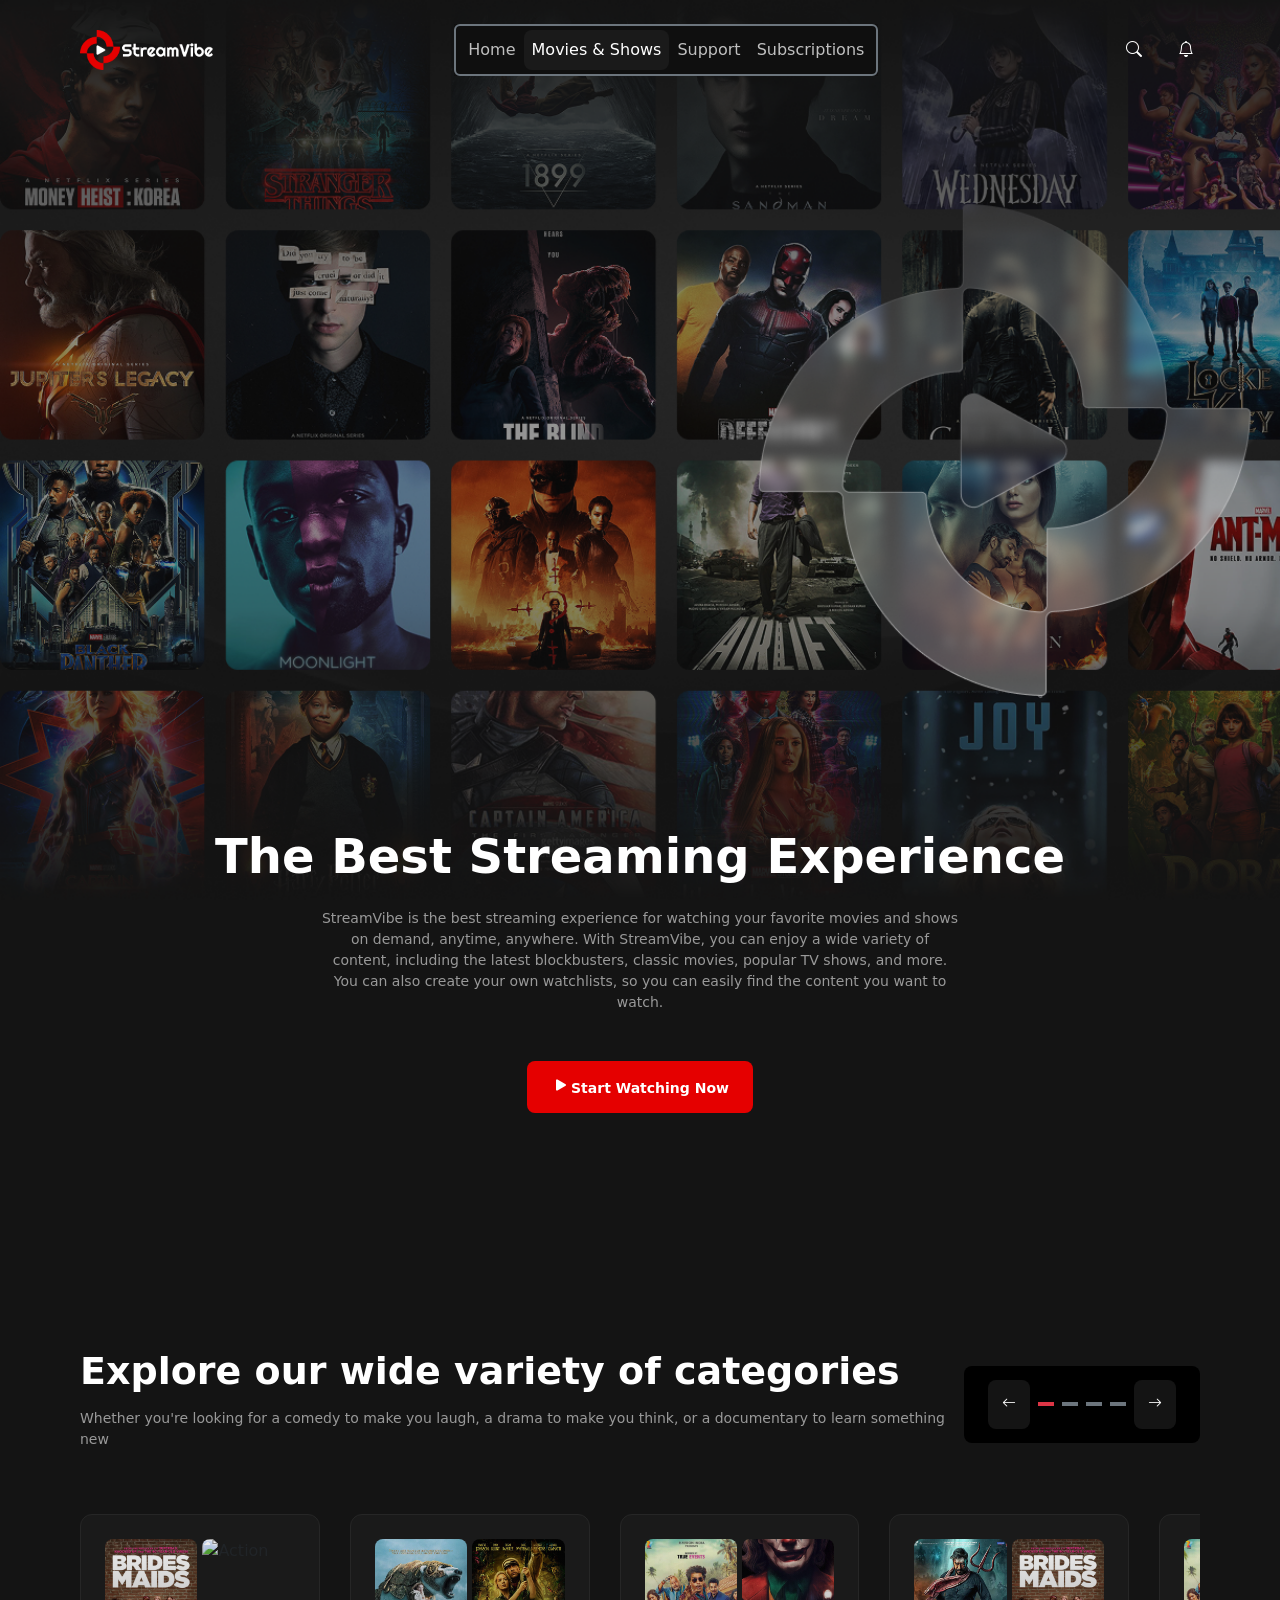
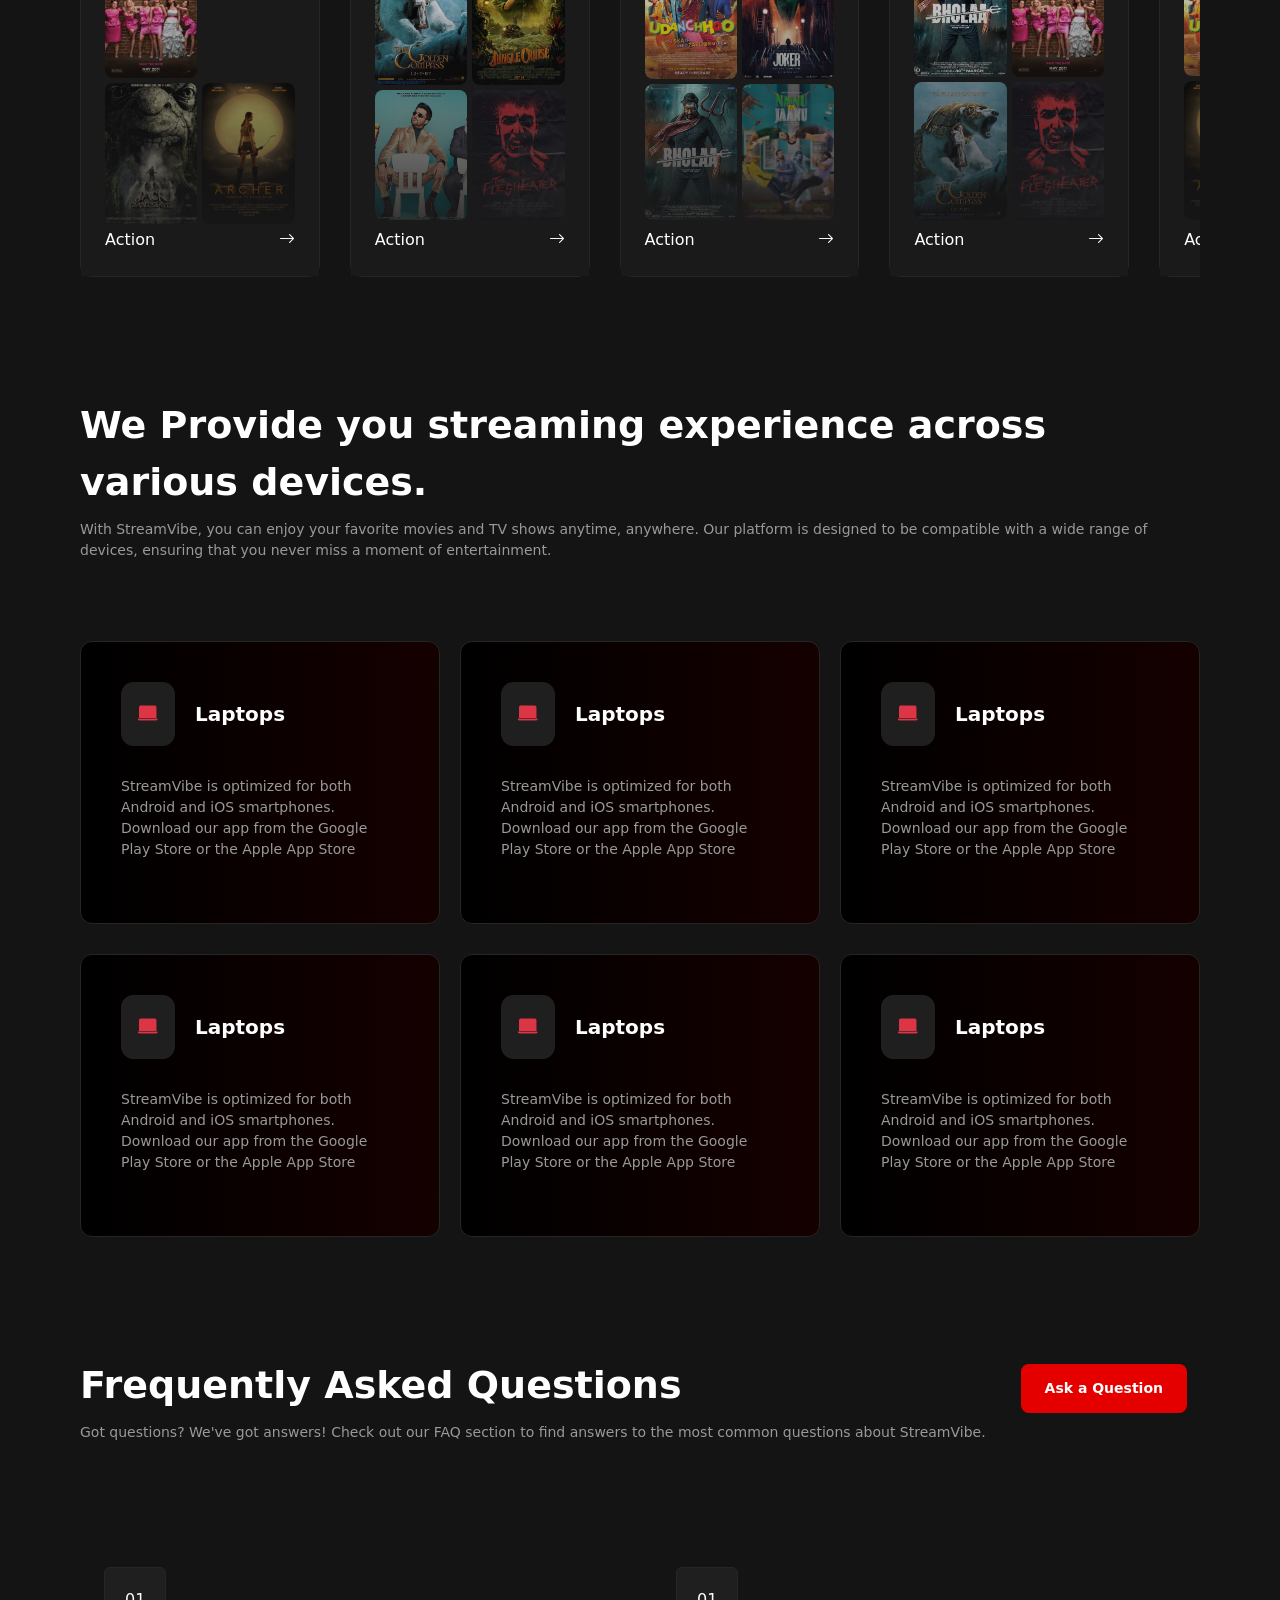
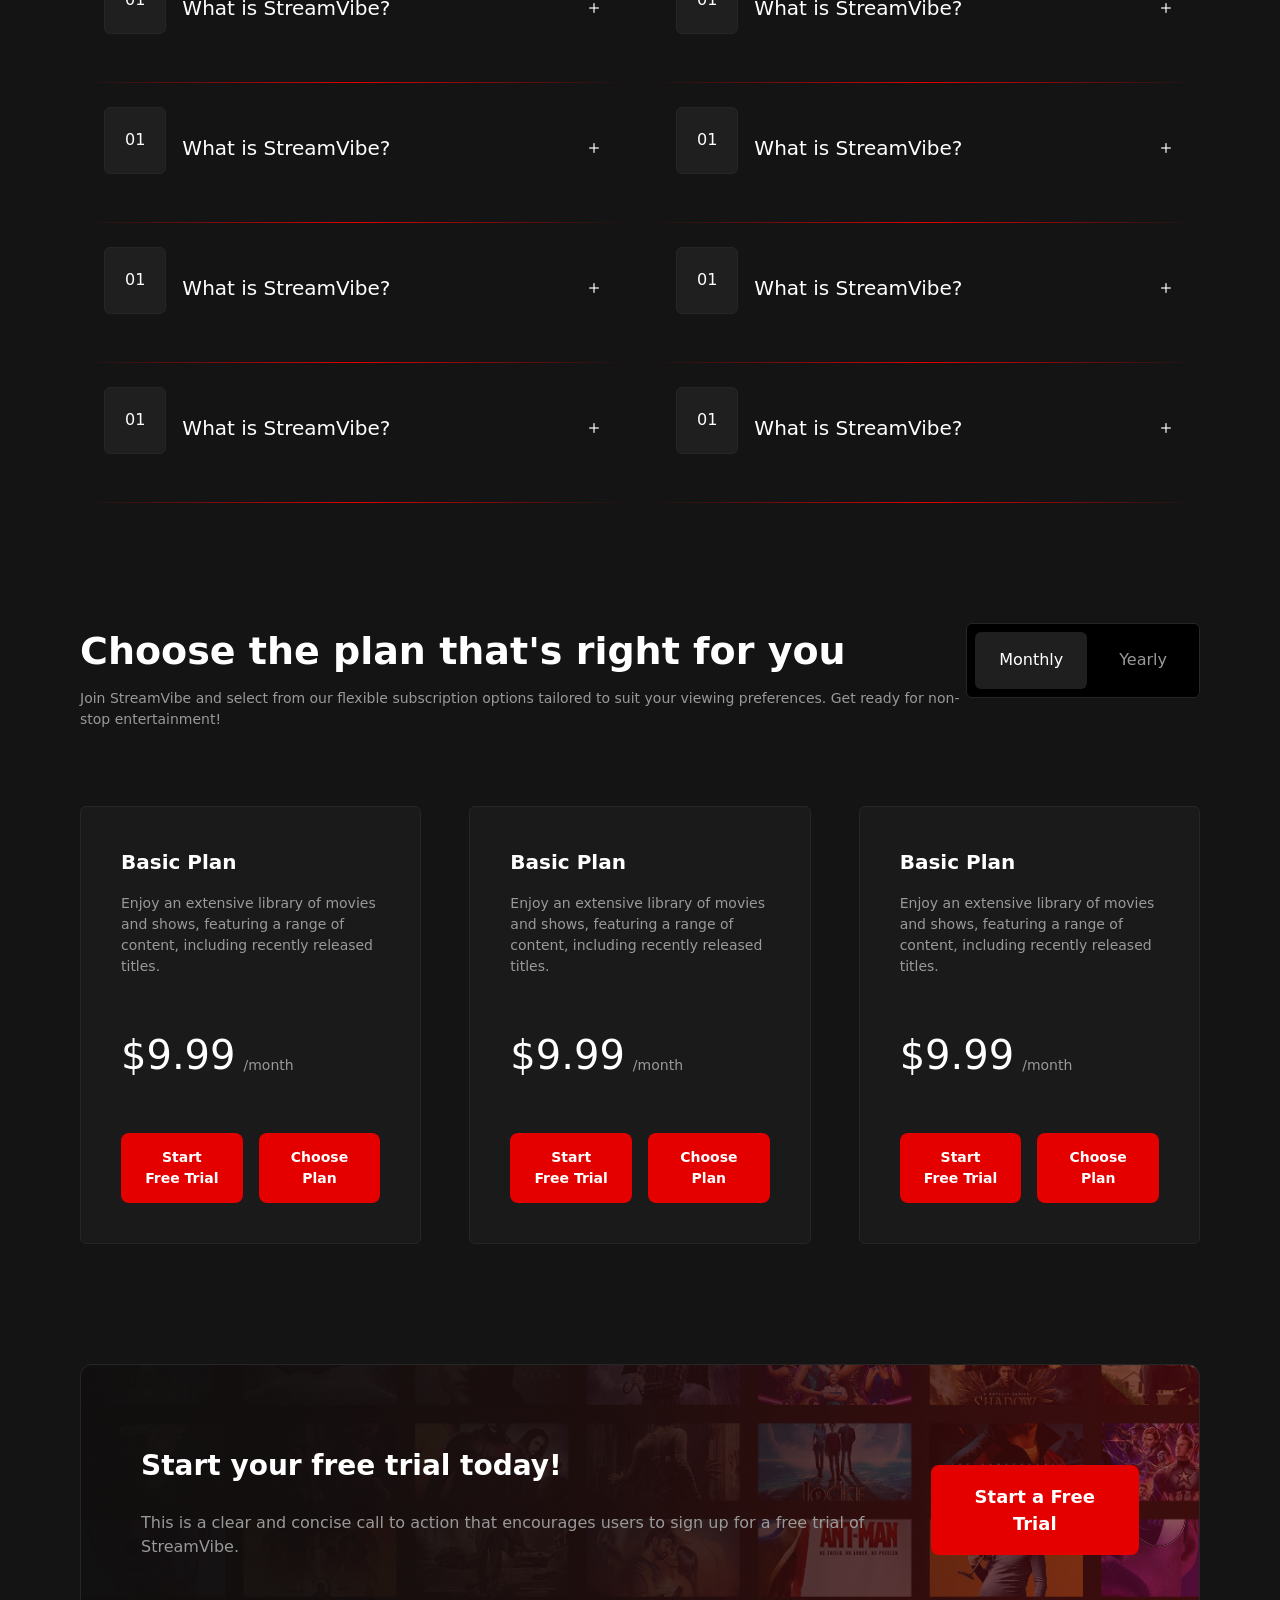
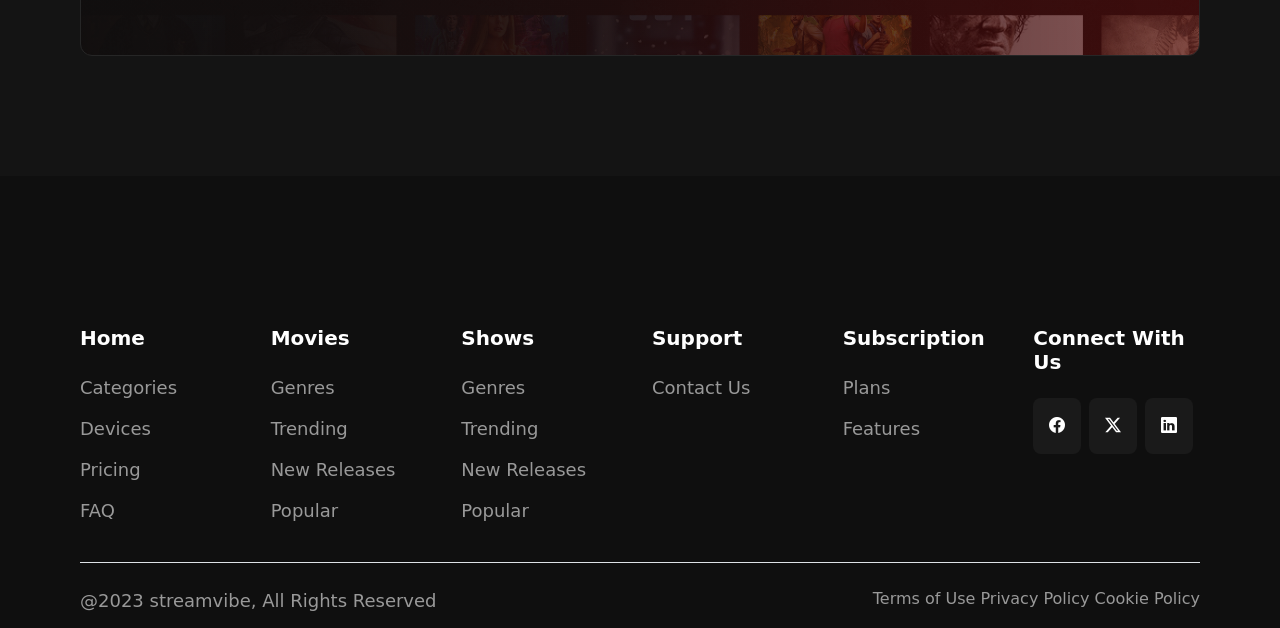
==== commit 5f061cb8: "update cards" ====
--- a/pages/Home_page.html
+++ b/pages/Home_page.html
@@ -117,7 +117,7 @@
                 </div>
 
                 <!-- part card -->
-                <div class="slider-track  ">
+                <div class="slider-track ">
                     <div class="genre-card ">
                         <div class="genre-grid  mb-1">
                             <img src="../assets/movie&show/movie1.png"
@@ -134,7 +134,7 @@
                                 class="rounded-3">
                         </div>
                         <div
-                            class="genre-name text-white d-flex justify-content-between align-items-center mt-1">Action
+                            class="genre-name text-white d-flex justify-content-between align-items-center ">Action
                             <i
                                 class="bi bi-arrow-right text-white"></i></div>
                     </div>
--- a/components/cards_5.css
+++ b/components/cards_5.css
@@ -1,48 +1,60 @@
 main {
   .slider-track {
-    display: flex;
+    display: grid;
+    grid-auto-flow: column;
+    grid-auto-columns: 295.4px;
     gap: 30px;
     overflow-x: scroll;
     scrollbar-width: none;
 
     .genre-card {
-      flex: 0 0 auto;
-      height: 100%;
       background-color: #1a1a1a;
       padding: 30px;
+      display: flex;
+      flex-direction: column;
+      justify-content: flex-end;
       border: 1px solid #262626;
       border-radius: 12px;
-
+      position: relative;
 
       .genre-grid {
+        height: 100%;
         display: grid;
         grid-template-columns: repeat(2, 1fr);
-        gap: 2px;
-        max-width: 295px;
-        height: 342px;
-
+        gap: 5px;
         img {
           width: 100%;
           height: 100%;
           object-fit: cover;
         }
       }
+
+      .genre-name {
+        position: relative;
+        z-index: 1;
+      }
+    }
+    .genre-card::after {
+      content: "";
+      position: absolute;
+      inset: 0;
+      background: linear-gradient(to bottom, transparent, #1a1a1a);
+      z-index: 0;
     }
   }
-  @media (max-width:390px) {
-    .genre-card{
-      padding: 24px;
+  @media (max-width: 1440px) {
+    .slider-track {
+      grid-auto-columns: 239.8px;
+      .genre-card {
+        padding: 24px;
+      }
     }
   }
-  @media (max-width:390px) {
-
-    .genre-card{
-      padding: 20px !important;
-      .genre-grid{
-        width: 178px;
-        height: 201px !important;
-
-        
+  @media (max-width: 390px) {
+    .slider-track {
+      grid-auto-columns: 178px;
+      .genre-card {
+        padding: 20px !important;
       }
     }
   }
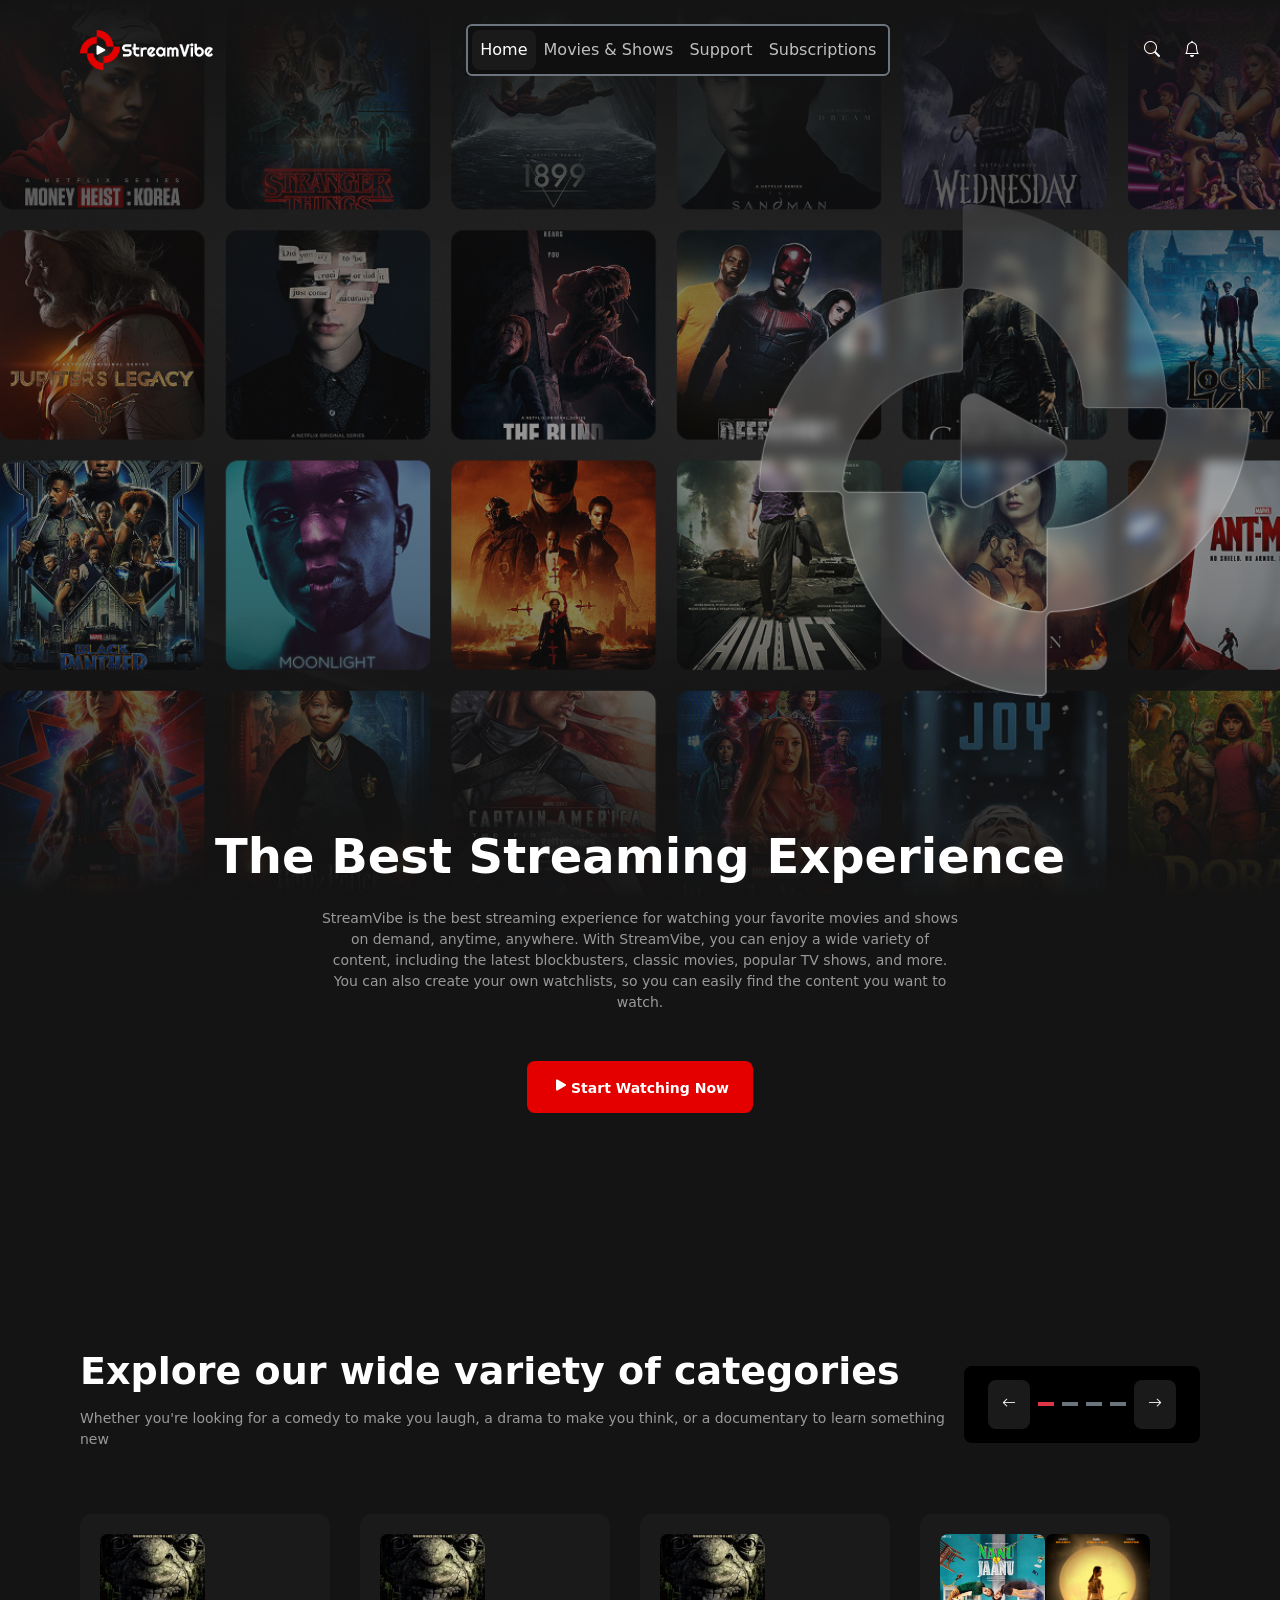
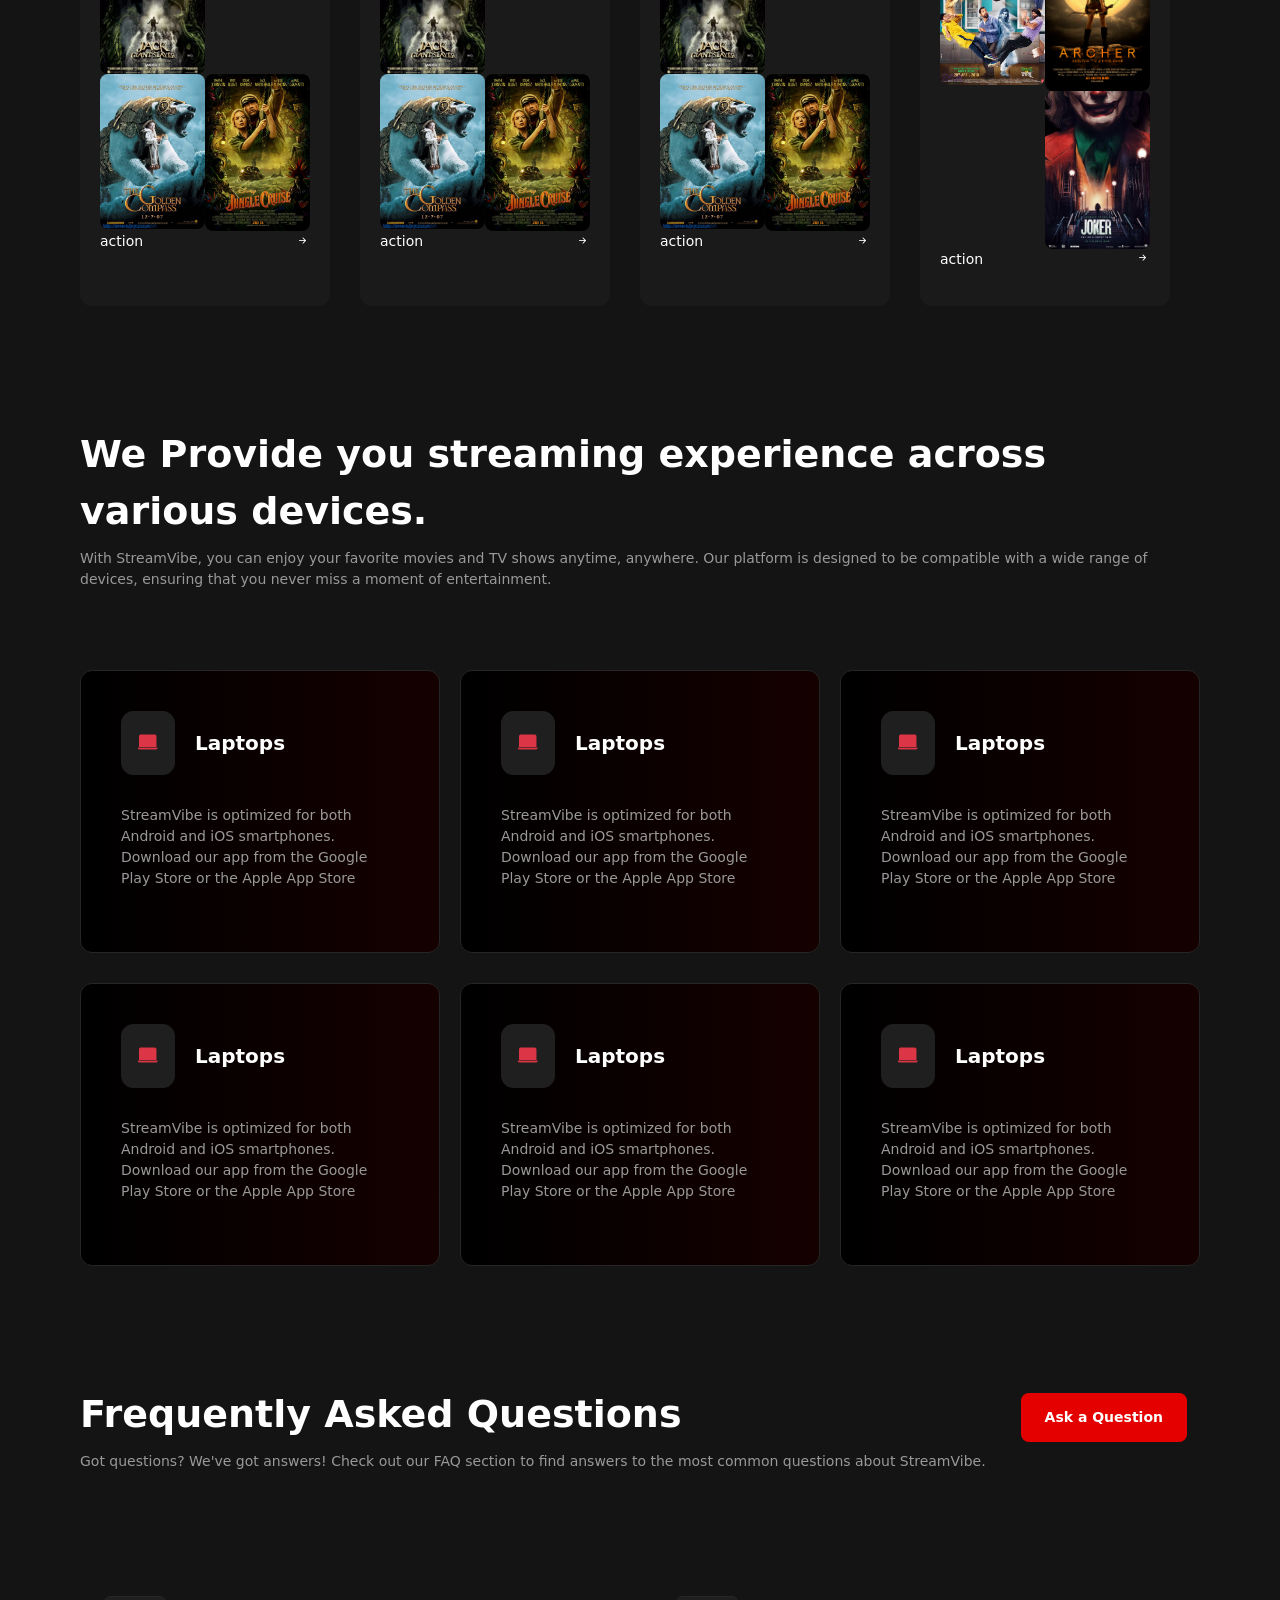
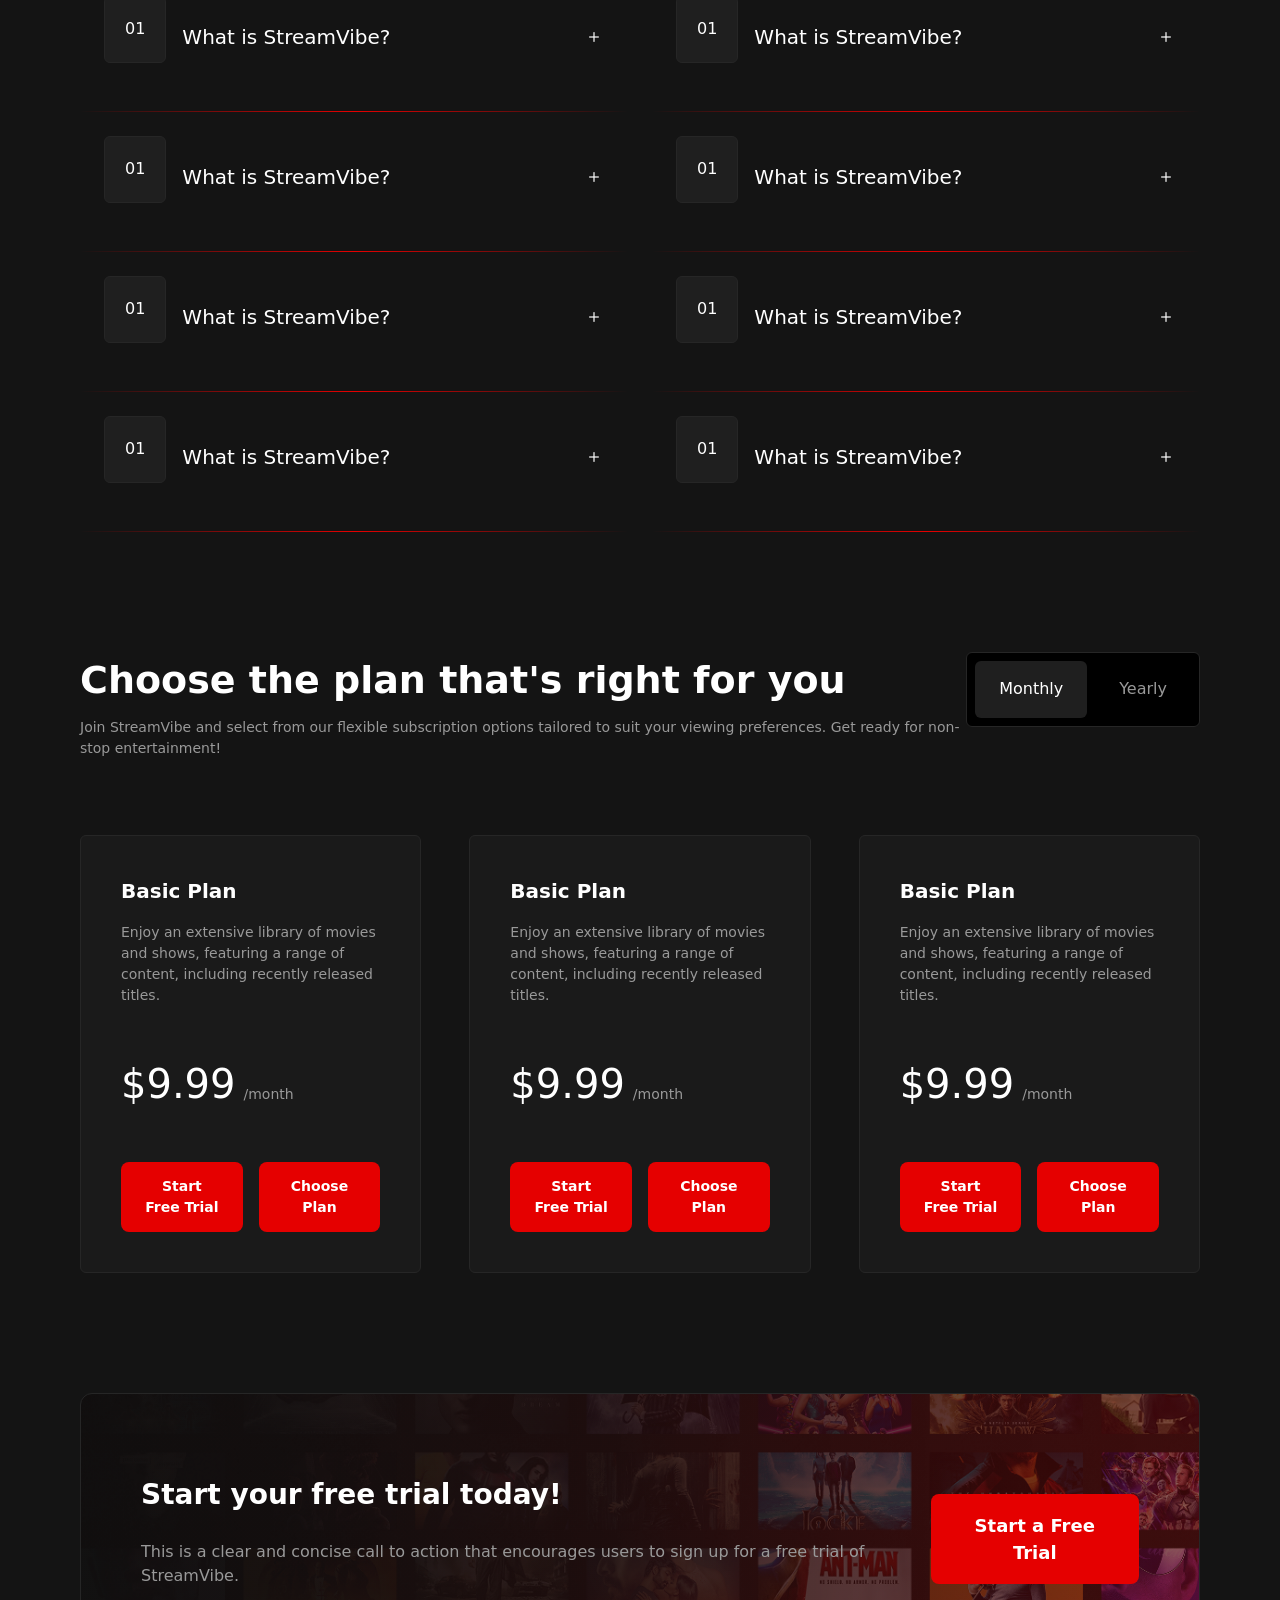
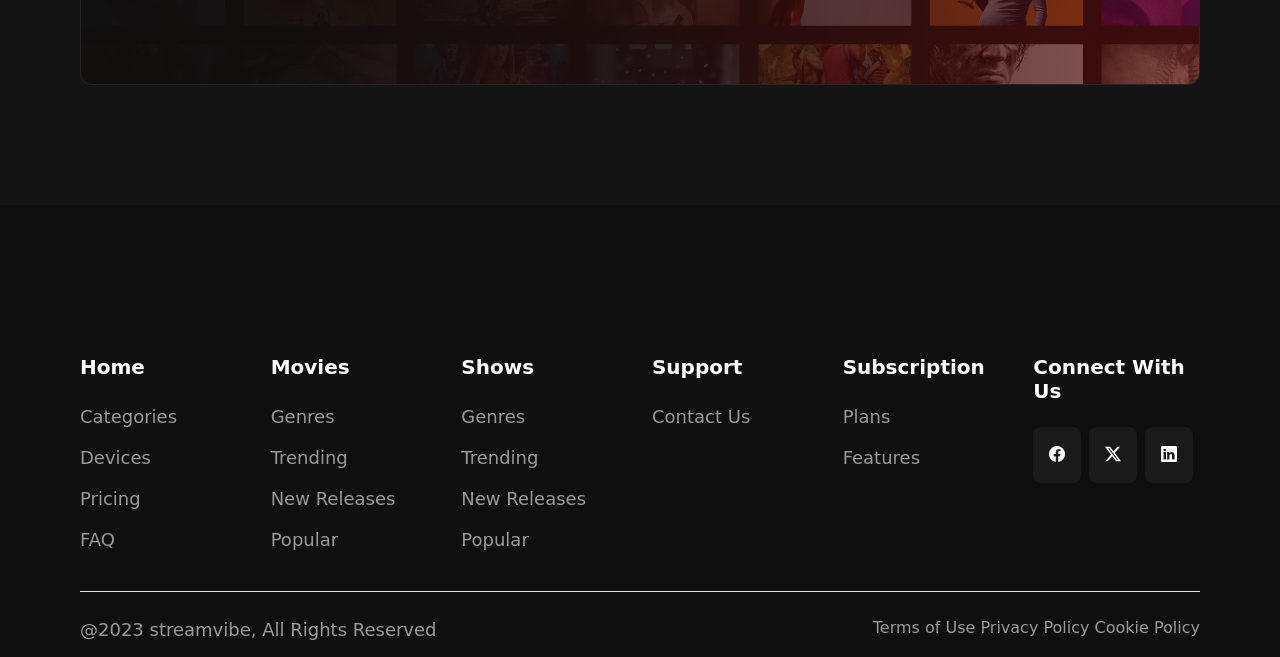
==== commit adf66d89: "update on navbar and some pages" ====
--- a/pages/Home_page.html
+++ b/pages/Home_page.html
@@ -27,31 +27,27 @@
                         src="../assets/Logo.png" height="40px"
                         alt="logo">
                 </a>
-                <button class="d-lg-none d-md-block border-0" type="button"
-                    data-bs-toggle="collapse" data-bs-target="#navbarNav">
-                    <i class="bi bi-list fs-1 text-white"></i>
+                <button class="d-lg-none d-md-block border-0" type="button">
+                    <i class="bi bi-list fs-1 text-white" id="menu"></i>
                 </button>
-                <div class="links d-none d-md-none d-lg-block">
+                <div class="links ">
                     <ul
                         class="navbar-nav mx-auto mt-3 mt-lg-0 p-1 border border-2 rounded border-secondary">
                         <li>
-                            <a class="nav-link" href="../pages/home-page.html"
-                                onclick="active(this)">Home</a>
+                            <a class="nav-link active" href="#">Home</a>
                         </li>
                         <li>
-                            <a class="nav-link active"
-                                href="../pages/Movies&show-page.html"
-                                onclick="active(this)">Movies &
+                            <a class="nav-link "
+                                href="../pages/movies_show.html">Movies &
                                 Shows</a>
                         </li>
                         <li>
                             <a class="nav-link"
-                                href="#">Support</a>
+                                href="../pages/Support.html">Support</a>
                         </li>
                         <li>
                             <a class="nav-link"
-                                href="./subscription.html"
-                                onclick="active(this)">Subscriptions</a>
+                                href="./subscription.html">Subscriptions</a>
                         </li>
                     </ul>
                 </div>
@@ -84,145 +80,112 @@
                 Watching Now</button>
         </section>
 
-
         <!-- main section -->
         <main>
-            <div class="container2">
-                <!-- head of scroll -->
+            <!-- head of scroll -->
+            <div
+                class="scroll d-flex justify-content-between align-items-center mb-5">
+                <div class="home-title">
+                    <h2 class="head-title text-white ">Explore our wide
+                        variety of categories</h2>
+                    <p>Whether you're looking for a comedy to make you
+                        laugh, a drama to make
+                        you think, or a documentary to learn something
+                        new</p>
+                </div>
                 <div
-                    class="scroll d-flex justify-content-between align-items-center mb-5">
-                    <div class="home-title">
-                        <h2 class="head-title text-white ">Explore our wide
-                            variety of categories</h2>
-                        <p>Whether you're looking for a comedy to make you
-                            laugh, a drama to make
-                            you think, or a documentary to learn something
-                            new</p>
-                    </div>
-                    <div
-                        class="buttons d-flex align-items-center d-none d-lg-flex  gap-2 bg-black">
-                        <button
-                            class="btn-icon text-white border-0"><i
-                                class="bi bi-arrow-left"></i></button>
-                        <div class="move-point d-flex gap-2">
-                            <div class="bg-point bg-danger"></div>
-                            <div class="bg-point bg-secondary"></div>
-                            <div class="bg-point bg-secondary"></div>
-                            <div class="bg-point bg-secondary"></div>
-                        </div>
-                        <button
-                            class="btn-icon text-white border-0"><i
-                                class="bi bi-arrow-right"></i></button>
-                    </div>
-                </div>
-
-                <!-- part card -->
-                <div class="slider-track ">
-                    <div class="genre-card ">
-                        <div class="genre-grid  mb-1">
-                            <img src="../assets/movie&show/movie1.png"
-                                alt="Action"
-                                class="rounded-3">
-                            <img src="../assets/movie&show/movie2.png"
-                                alt="Action"
-                                class="rounded-3">
-                            <img src="../assets/movie&show/movie3.png"
-                                alt="Action"
-                                class="rounded-3">
-                            <img src="../assets/movie&show/movie4.png"
-                                alt="Action"
-                                class="rounded-3">
-                        </div>
-                        <div
-                            class="genre-name text-white d-flex justify-content-between align-items-center ">Action
+                    class="buttons d-flex align-items-center d-none d-lg-flex  gap-2 bg-black">
+                    <button
+                        class="btn-icon text-white border-0"><i
+                            class="bi bi-arrow-left"></i></button>
+                    <div class="move-point d-flex gap-2">
+                        <div class="bg-point bg-danger"></div>
+                        <div class="bg-point bg-secondary"></div>
+                        <div class="bg-point bg-secondary"></div>
+                        <div class="bg-point bg-secondary"></div>
+                    </div>
+                    <button
+                        class="btn-icon text-white border-0"><i
+                            class="bi bi-arrow-right"></i></button>
+                </div>
+            </div>
+
+            <div class="cards-box d-flex ">
+                <div class="card-box">
+                    <div class="box-img">
+                        <img src="../assets/movie&show/movie3.png" alt>
+                        <img src="../assets/movie&show/movie2.png" alt>
+                        <img src="../assets/movie&show/movie5.png" alt>
+                        <img src="../assets/movie&show/movie6.png" alt>
+                    </div>
+                    <div class>
+                        <p
+                            class="d-flex justify-content-between text-white">action
                             <i
-                                class="bi bi-arrow-right text-white"></i></div>
-                    </div>
-                    <div class="genre-card ">
-                        <div class="genre-grid  mb-1">
-                            <img src="../assets/movie&show/movie5.png"
-                                alt="Action"
-                                class="rounded-3">
-                            <img src="../assets/movie&show/movie6.png"
-                                alt="Action"
-                                class="rounded-3">
-                            <img src="../assets/movie&show/movie7.png"
-                                alt="Action"
-                                class="rounded-3">
-                            <img src="../assets/movie&show/movie8.png"
-                                alt="Action"
-                                class="rounded-3">
-                        </div>
-                        <div
-                            class="genre-name text-white d-flex justify-content-between align-items-center mt-1">Action
+                                class="bi bi-arrow-right-short"></i></p>
+                    </div>
+                </div>
+
+                <div class="card-box">
+                    <div class="box-img">
+                        <img src="../assets/movie&show/movie3.png" alt>
+                        <img src="../assets/movie&show/movie2.png" alt>
+                        <img src="../assets/movie&show/movie5.png" alt>
+                        <img src="../assets/movie&show/movie6.png" alt>
+                    </div>
+                    <div class>
+                        <p
+                            class="d-flex justify-content-between text-white">action
                             <i
-                                class="bi bi-arrow-right text-white"></i></div>
-                    </div>
-                    <div class="genre-card ">
-                        <div class="genre-grid  mb-1">
-                            <img src="../assets/movie&show/movie9.png"
-                                alt="Action"
-                                class="rounded-3">
-                            <img src="../assets/movie&show/movie10.png"
-                                alt="Action"
-                                class="rounded-3">
-                            <img src="../assets/movie&show/movie11.png"
-                                alt="Action"
-                                class="rounded-3">
-                            <img src="../assets/movie&show/movie12.png"
-                                alt="Action"
-                                class="rounded-3">
-                        </div>
-                        <div
-                            class="genre-name text-white d-flex justify-content-between align-items-center mt-1">Action
+                                class="bi bi-arrow-right-short"></i></p>
+                    </div>
+                </div>
+                <div class="card-box">
+                    <div class="box-img">
+                        <img src="../assets/movie&show/movie3.png" alt>
+                        <img src="../assets/movie&show/movie2.png" alt>
+                        <img src="../assets/movie&show/movie5.png" alt>
+                        <img src="../assets/movie&show/movie6.png" alt>
+                    </div>
+                    <div class>
+                        <p
+                            class="d-flex justify-content-between text-white">action
                             <i
-                                class="bi bi-arrow-right text-white"></i></div>
-                    </div>
-                    <div class="genre-card ">
-                        <div class="genre-grid  mb-1">
-                            <img src="../assets/movie&show/movie11.png"
-                                alt="Action"
-                                class="rounded-3">
-                            <img src="../assets/movie&show/movie1.png"
-                                alt="Action"
-                                class="rounded-3">
-                            <img src="../assets/movie&show/movie5.png"
-                                alt="Action"
-                                class="rounded-3">
-                            <img src="../assets/movie&show/movie8.png"
-                                alt="Action"
-                                class="rounded-3">
-                        </div>
-                        <div
-                            class="genre-name text-white d-flex justify-content-between align-items-center mt-1">Action
+                                class="bi bi-arrow-right-short"></i></p>
+                    </div>
+                </div>
+                <div class="card-box">
+                    <div class="box-img">
+                        <img src="../assets/movie&show/movie12.png" alt>
+                        <img src="../assets/movie&show/movie4.png" alt>
+                        <img src="../assets/movie&show/movie2.png" alt>
+                        <img src="../assets/movie&show/movie10.png" alt>
+                    </div>
+                    <div class>
+                        <p
+                            class="d-flex justify-content-between text-white">action
                             <i
-                                class="bi bi-arrow-right text-white"></i></div>
-                    </div>
-                    <div class="genre-card ">
-                        <div class="genre-grid  mb-1">
-                            <img src="../assets/movie&show/movie9.png"
-                                alt="Action"
-                                class="rounded-3">
-                            <img src="../assets/movie&show/movie2.png"
-                                alt="Action"
-                                class="rounded-3">
-                            <img src="../assets/movie&show/movie4.png"
-                                alt="Action"
-                                class="rounded-3">
-                            <img src="../assets/movie&show/movie12.png"
-                                alt="Action"
-                                class="rounded-3">
-                        </div>
-                        <div
-                            class="genre-name text-white d-flex justify-content-between align-items-center mt-1">Action
+                                class="bi bi-arrow-right-short"></i></p>
+                    </div>
+                </div>
+                <div class="card-box">
+                    <div class="box-img">
+                        <img src="../assets/movie&show/movie12.png" alt>
+                        <img src="../assets/movie&show/movie4.png" alt>
+                        <img src="../assets/movie&show/movie2.png" alt>
+                        <img src="../assets/movie&show/movie10.png" alt>
+                    </div>
+                    <div class>
+                        <p
+                            class="d-flex justify-content-between text-white">action
                             <i
-                                class="bi bi-arrow-right text-white"></i></div>
-                    </div>
-
-                </div>
-            </div>
+                                class="bi bi-arrow-right-short"></i></p>
+                    </div>
+                </div>
+
+            </div>
+
         </main>
-
 
         <!-- section box devices -->
         <section>
@@ -288,7 +251,6 @@
             </div>
         </section>
 
-
         <!-- section ask Questions -->
         <section>
             <div class="ask_Question">
@@ -448,11 +410,11 @@
             </div>
         </section>
 
-
         <!-- section plan -->
         <section>
             <div class="plan">
-                <div class="head-plan d-flex justify-content-between flex-column flex-md-row">
+                <div
+                    class="head-plan d-flex justify-content-between flex-column flex-md-row">
                     <div class="title-plan">
                         <h2 class="text-white">Choose the plan that's right for
                             you</h2>
@@ -515,7 +477,6 @@
             </div>
         </section>
 
-
         <!-- section banner -->
         <section
             class="banner d-flex flex-column flex-md-row  justify-content-between align-items-center ">
@@ -529,7 +490,6 @@
             </div>
         </section>
 
-        
         <!-- footer -->
         <footer>
             <div class="footerall">
@@ -594,11 +554,10 @@
             </div>
         </footer>
 
-        <script src="../assets/script/script.js"></script>
-
         <script
             src="https://cdn.jsdelivr.net/npm/bootstrap@5.3.8/dist/js/bootstrap.min.js"
             integrity="sha384-G/EV+4j2dNv+tEPo3++6LCgdCROaejBqfUeNjuKAiuXbjrxilcCdDz6ZAVfHWe1Y"
             crossorigin="anonymous"></script>
+        <script src="../assets/script/script.js"></script>
     </body>
 </html>
--- a/components/Navbar_Footer_Banner.css
+++ b/components/Navbar_Footer_Banner.css
@@ -1,3 +1,10 @@
+
+@import url('https://fonts.googleapis.com/css2?family=Google+Sans+Flex:opsz,wght@6..144,1..1000&family=Maname&display=swap');
+*{
+  padding: 0;
+  margin: 0;
+  box-sizing: border-box;
+}
 header{
 position: relative;
     .navbar{
@@ -33,30 +40,40 @@
         }
     }
 
-    @media (max-width:390px) {
-        .navbar{
-            margin: 0 15px;
-            
-            .links{
-            display: none;
-            position: absolute;
-            top: 120px;
-            left: 20px;
-            background-color: #0f0f0f;
-            
-            a{
-                color: #BFBFBF;
+    @media (max-width:575px) {
 
-                &:hover{
-                    border-radius: 8px;
-                    background-color: #1A1A1A;
-                }
-            }
-            
-        }
-        
-        }
+    .navbar{
+        margin: 0 15px;
     }
+
+    .links {
+
+        position: fixed;
+        top: 0;
+        right: -100%;
+        width: 280px;
+        height: 100vh;
+
+        background-color: #0f0e0e98 !important;
+
+        padding: 100px 20px 20px;
+
+        transition: 0.4s;
+        z-index: 1;
+        display: flex;
+        flex-direction: column;
+    }
+
+    .links .navbar-nav {
+        flex-direction: column;
+        gap: 10px;
+        border: none !important;
+    }
+
+    .links.show {
+        right: 0;
+    }
+}
 }
 
 
@@ -103,7 +120,7 @@
     }
   }
 
-  @media (max-width: 390px) {
+  @media (max-width: 575px) {
     margin: 80px 15px;
     padding: 50px 30px;
     text-align: center;
@@ -158,7 +175,7 @@
     }
   }
 
-  @media (max-width: 390px) {
+  @media (max-width: 575px) {
     .footerall {
       margin: 0 15px;
     }
--- a/components/paragraph_heading.css
+++ b/components/paragraph_heading.css
@@ -1,3 +1,9 @@
+@import url('https://fonts.googleapis.com/css2?family=Google+Sans+Flex:opsz,wght@6..144,1..1000&family=Maname&display=swap');
+*{
+  padding: 0;
+  margin: 0;
+  box-sizing: border-box;
+}
 h1{
     font-size: 58px;
     font-weight: 700;
@@ -5,7 +11,7 @@
      @media (max-width:1440px) {
         font-size: 48px;
     }
-    @media (max-width:390px) {
+    @media (max-width:575px) {
         font-size: 28px;
     }
 }
@@ -29,7 +35,7 @@
      @media (max-width:1440px) {
         font-size: 38px;
     }
-    @media (max-width:390px) {
+    @media (max-width:575px) {
         font-size: 20px;
     }
 }
@@ -42,7 +48,7 @@
      @media (max-width:1440px) {
         font-size: 20px;
     }
-    @media (max-width:390px) {
+    @media (max-width:575px) {
         font-size: 18px;
     }
 }
@@ -54,7 +60,19 @@
      @media (max-width:1440px) {
         font-size: 20px;
     }
-    @media (max-width:390px) {
+    @media (max-width:575px) {
         font-size: 18px;
     }
+}
+
+h5{
+    font-size: 20px;
+    font-weight: 500;
+    line-height: 150%;
+    @media (max-width:1440px) {
+        font-size: 18px;
+    }
+    @media (max-width:575px) {
+        font-size: 16px;
+    }
 }
--- a/components/button.css
+++ b/components/button.css
@@ -1,3 +1,9 @@
+@import url('https://fonts.googleapis.com/css2?family=Google+Sans+Flex:opsz,wght@6..144,1..1000&family=Maname&display=swap');
+*{
+  padding: 0;
+  margin: 0;
+  box-sizing: border-box;
+}
 .buttons{
     gap: 8px;
     border: none;
--- a/components/Scroll.css
+++ b/components/Scroll.css
@@ -1,3 +1,9 @@
+@import url('https://fonts.googleapis.com/css2?family=Google+Sans+Flex:opsz,wght@6..144,1..1000&family=Maname&display=swap');
+*{
+  padding: 0;
+  margin: 0;
+  box-sizing: border-box;
+}
 main{
     margin: 200px 161px 150px 161px;
     .container2{
@@ -25,7 +31,7 @@
     @media (max-width:1440px) {
         margin: 150px 80px 120px 80px;
     }
-    @media (max-width:390px) {
+    @media (max-width:575px) {
         margin: 100px 15px 50px 15px;
     }
 }
--- a/components/cards_5.css
+++ b/components/cards_5.css
@@ -1,61 +1,59 @@
+@import url("https://fonts.googleapis.com/css2?family=Google+Sans+Flex:opsz,wght@6..144,1..1000&family=Maname&display=swap");
+* {
+  padding: 0;
+  margin: 0;
+  box-sizing: border-box;
+}
+body {
+  background-color: #141414;
+}
+
 main {
-  .slider-track {
-    display: grid;
-    grid-auto-flow: column;
-    grid-auto-columns: 295.4px;
+  margin: 200px 161px 150px 161px;
+
+  .buttons{
+    .btn-icon{
+      padding: 14px;
+      background-color: #1a1a1a;
+      border-radius: 8px;
+    }
+    .move-point{
+      .bg-point{
+        width: 16px;
+        height: 4px;
+      }
+    }
+  }
+
+
+  .cards-box {
     gap: 30px;
-    overflow-x: scroll;
+    overflow-x: auto;
     scrollbar-width: none;
-
-    .genre-card {
+    .card-box {
+      padding: 20px;
       background-color: #1a1a1a;
-      padding: 30px;
-      display: flex;
-      flex-direction: column;
-      justify-content: flex-end;
-      border: 1px solid #262626;
       border-radius: 12px;
-      position: relative;
-
-      .genre-grid {
-        height: 100%;
+      min-width: 250px;
+      .box-img {
         display: grid;
         grid-template-columns: repeat(2, 1fr);
-        gap: 5px;
+
         img {
+          border-radius: 8px;
           width: 100%;
-          height: 100%;
-          object-fit: cover;
         }
       }
-
-      .genre-name {
-        position: relative;
-        z-index: 1;
-      }
-    }
-    .genre-card::after {
-      content: "";
-      position: absolute;
-      inset: 0;
-      background: linear-gradient(to bottom, transparent, #1a1a1a);
-      z-index: 0;
     }
   }
   @media (max-width: 1440px) {
-    .slider-track {
-      grid-auto-columns: 239.8px;
-      .genre-card {
-        padding: 24px;
-      }
+    margin: 150px 80px 120px 80px;
+    
+  }
+
+  @media (max-width:575px) {
+        margin: 100px 15px 50px 15px;
+        
     }
-  }
-  @media (max-width: 390px) {
-    .slider-track {
-      grid-auto-columns: 178px;
-      .genre-card {
-        padding: 20px !important;
-      }
-    }
-  }
 }
+
--- a/components/ask_Questions.css
+++ b/components/ask_Questions.css
@@ -1,3 +1,9 @@
+@import url('https://fonts.googleapis.com/css2?family=Google+Sans+Flex:opsz,wght@6..144,1..1000&family=Maname&display=swap');
+*{
+  padding: 0;
+  margin: 0;
+  box-sizing: border-box;
+}
 /* section ask_Question */
 section {
   .ask_Question {
@@ -42,7 +48,7 @@
       margin: 0 80px;
     }
   }
-  @media (max-width:390px) {
+  @media (max-width:575px) {
     .ask_Question{
       margin: 0 15px;
 
--- a/components/plan.css
+++ b/components/plan.css
@@ -1,3 +1,10 @@
+@import url('https://fonts.googleapis.com/css2?family=Google+Sans+Flex:opsz,wght@6..144,1..1000&family=Maname&display=swap');
+*{
+  padding: 0;
+  margin: 0;
+  box-sizing: border-box;
+}
+
 section {
   .plan {
     margin: 150px 161px 135px 161px;
@@ -52,7 +59,7 @@
       }
     }
   }
-  @media (max-width: 390px) {
+  @media (max-width: 575px) {
     .plan {
       margin: 80px 15px 80px 15px;
       .head-plan {
--- a/assets/styles/Home_page.css
+++ b/assets/styles/Home_page.css
@@ -1,3 +1,10 @@
+@import url('https://fonts.googleapis.com/css2?family=Google+Sans+Flex:opsz,wght@6..144,1..1000&family=Maname&display=swap');
+
+*{
+  padding: 0;
+  margin: 0;
+  box-sizing: border-box;
+}
 body {
   background-color: #141414;
 }
@@ -12,12 +19,13 @@
   @media (max-width: 390px) {
     height: 324px;
   }
+
 }
 
 /* section content */
 .content {
   position: relative;
-  top: -80px;
+  top:  -80px;
 }
 
 /* section box device */
@@ -63,7 +71,7 @@
         }
       }
     }
-    @media (max-width: 390px) {
+    @media (max-width: 575px) {
       margin: 0 15px;
       
       
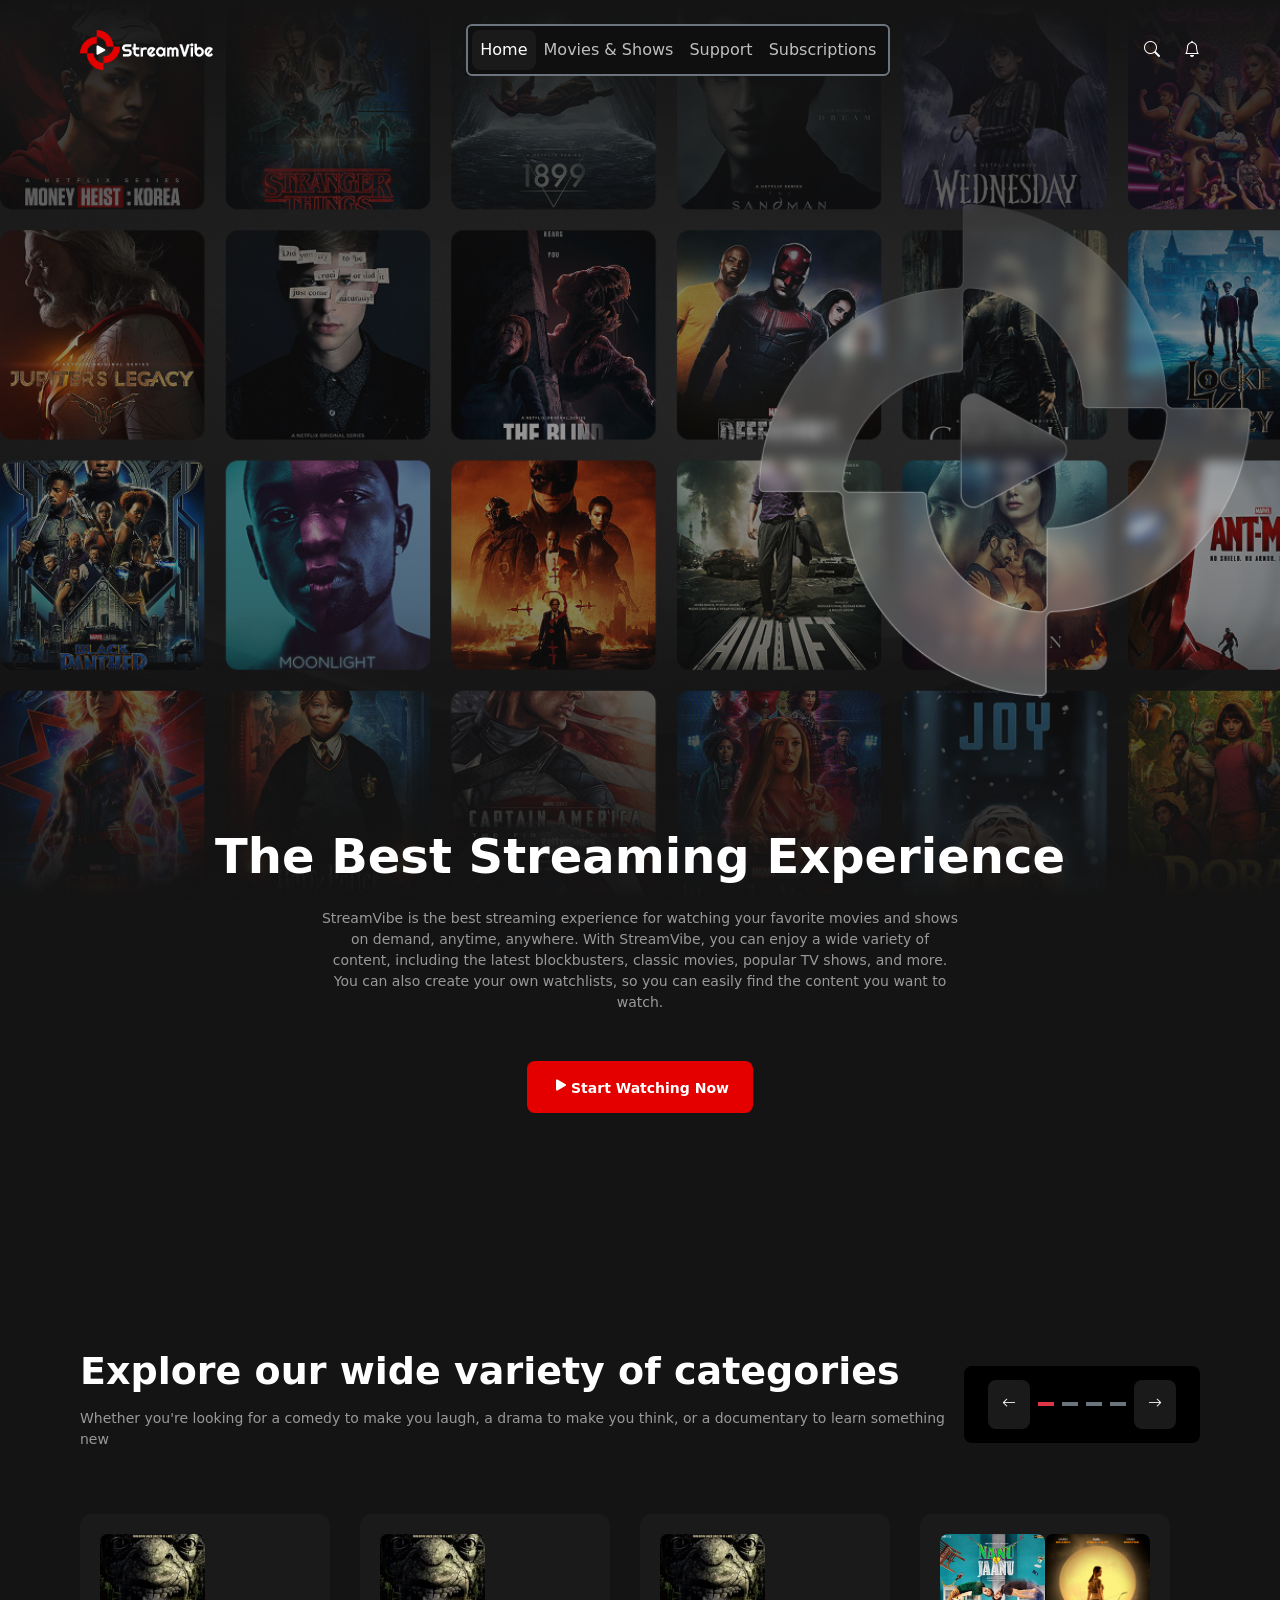
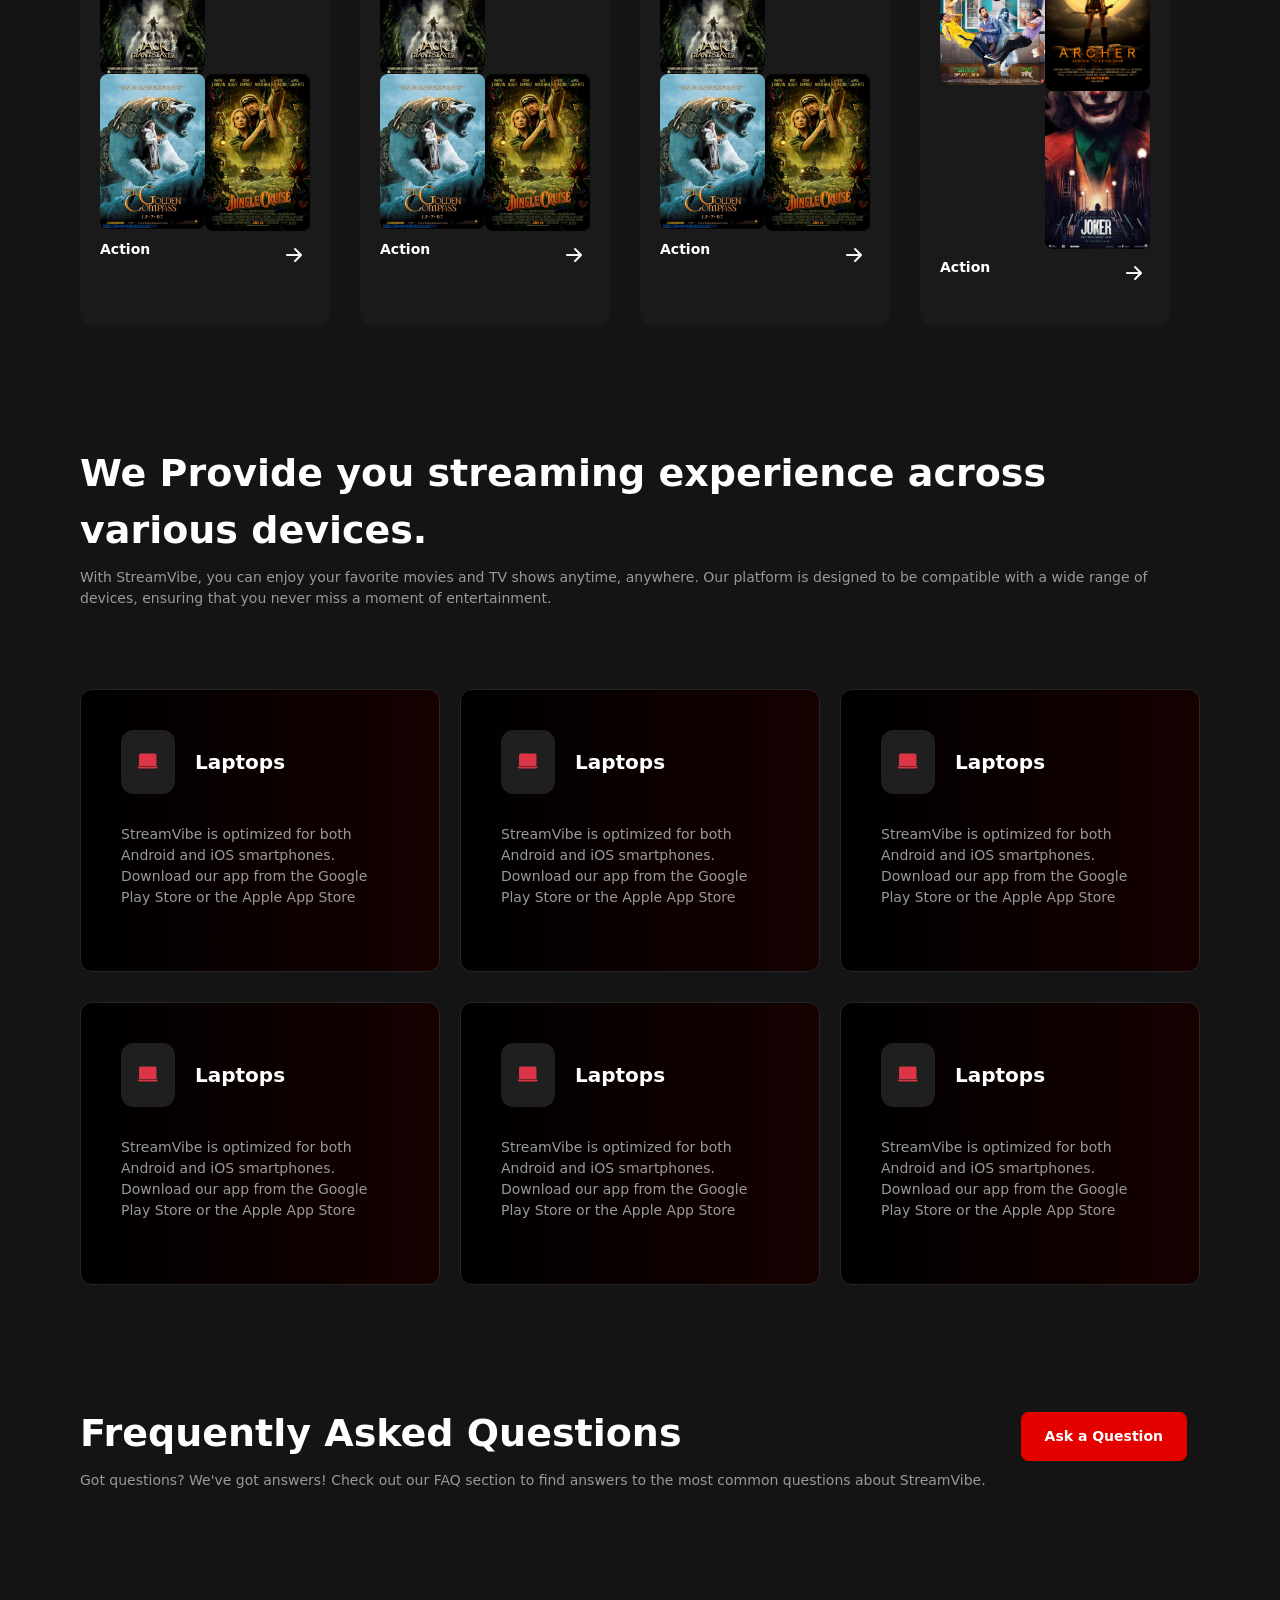
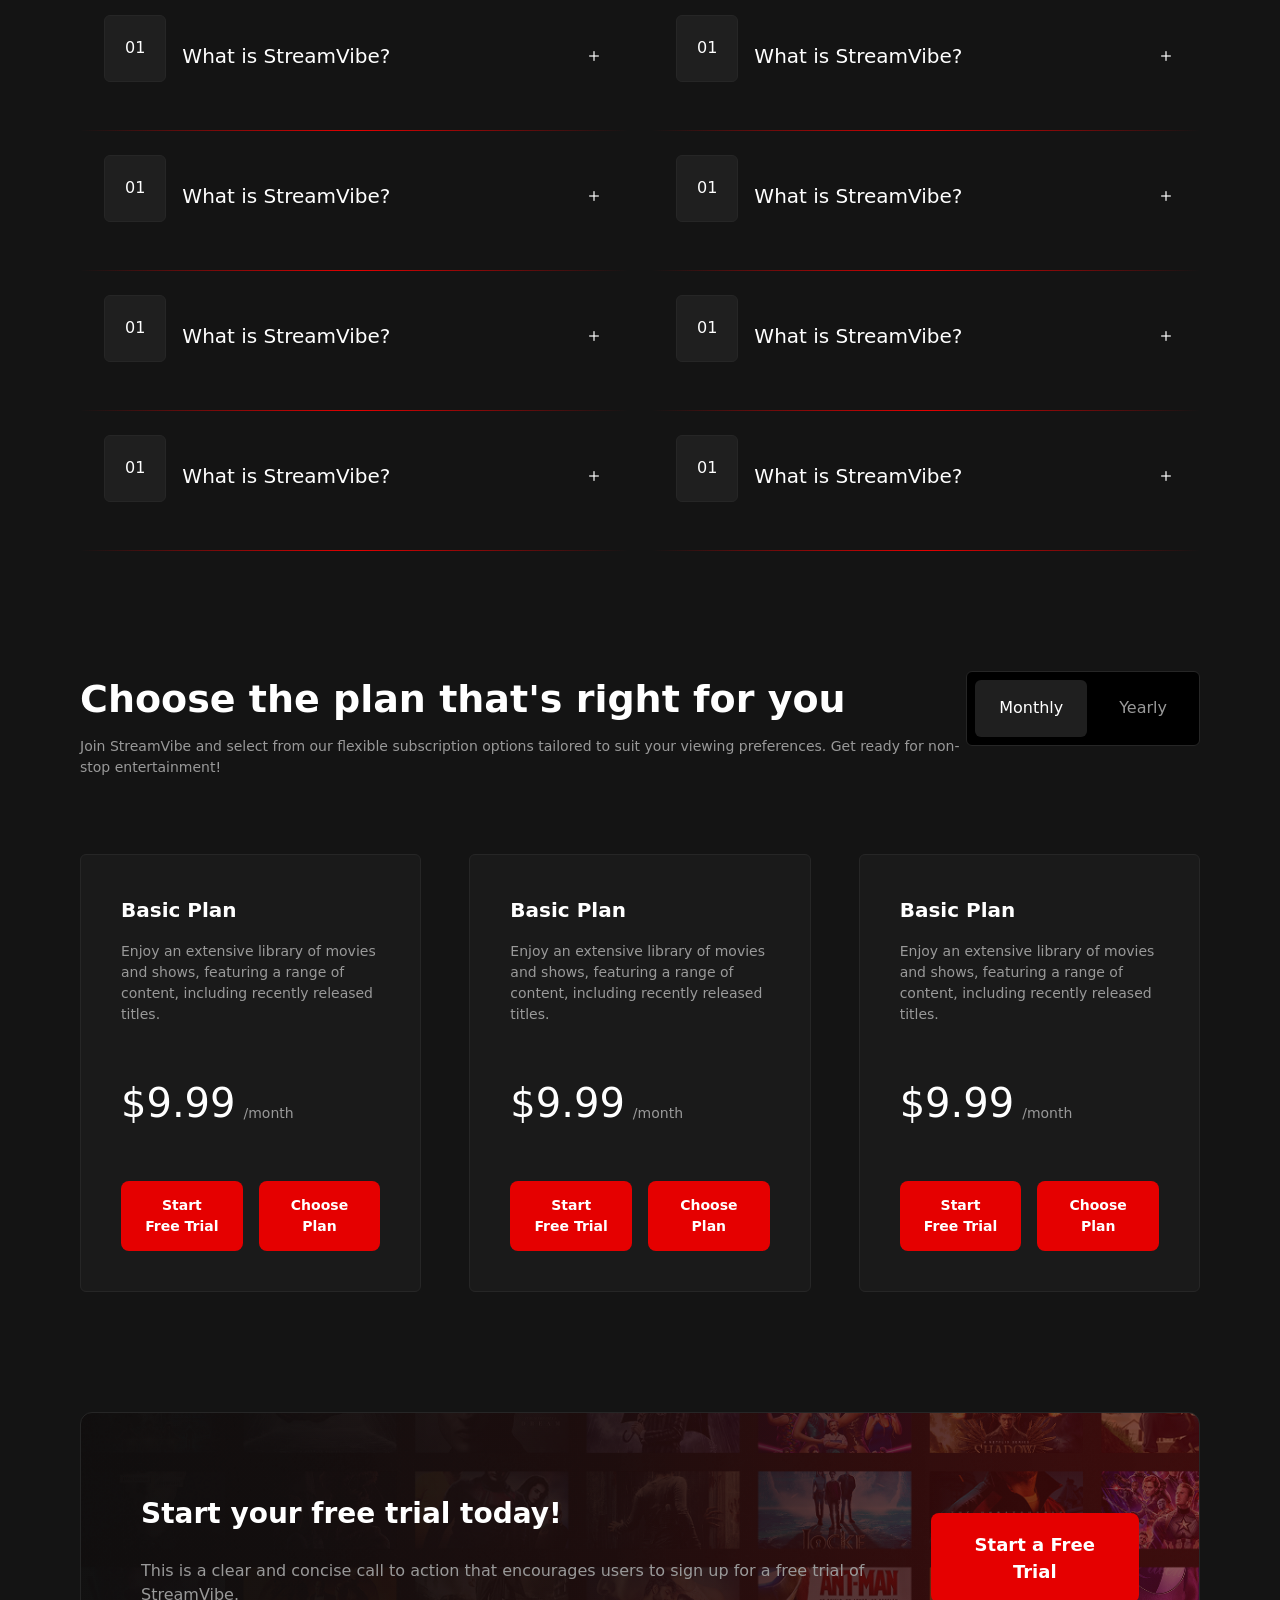
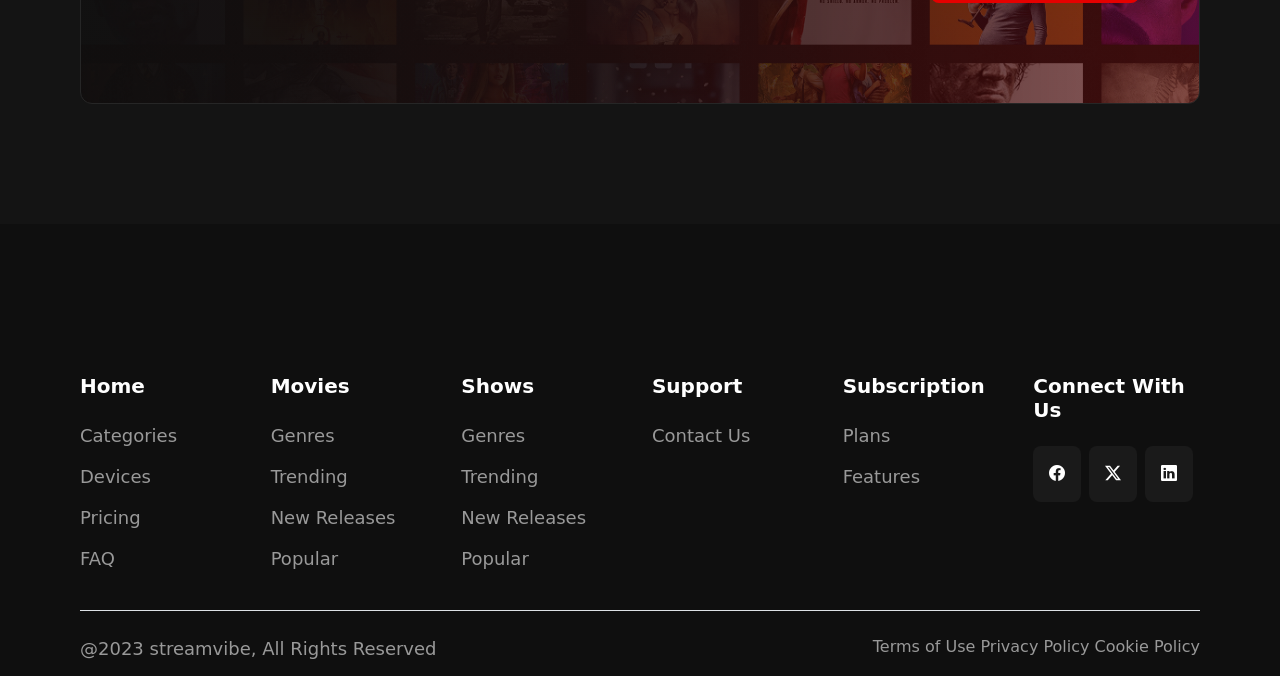
==== commit 95fe1e80: "update on navbar and some pages and animations" ====
--- a/pages/Home_page.html
+++ b/pages/Home_page.html
@@ -3,11 +3,12 @@
     <head>
         <meta charset="UTF-8">
         <meta name="viewport" content="width=device-width, initial-scale=1.0">
-        <title>Document</title>
+        <title>Home Page movie</title>
         <link rel="stylesheet"
             href="https://cdn.jsdelivr.net/npm/bootstrap@5.3.8/dist/css/bootstrap.min.css">
         <link rel="stylesheet"
             href="https://cdn.jsdelivr.net/npm/bootstrap-icons@1.11.3/font/bootstrap-icons.min.css">
+        <link href="https://unpkg.com/aos@2.3.1/dist/aos.css" rel="stylesheet">
         <link rel="stylesheet" href="../components/Navbar_Footer_Banner.css">
         <link rel="stylesheet" href="../components/paragraph_heading.css">
         <link rel="stylesheet" href="../components/button.css">
@@ -27,8 +28,8 @@
                         src="../assets/Logo.png" height="40px"
                         alt="logo">
                 </a>
-                <button class="d-lg-none d-md-block border-0" type="button">
-                    <i class="bi bi-list fs-1 text-white" id="menu"></i>
+                <button class="d-lg-none d-md-block " type="button" id="border">
+                    <i class="bi bi-list fs-1 text-white" id="menu "></i>
                 </button>
                 <div class="links ">
                     <ul
@@ -110,7 +111,8 @@
                 </div>
             </div>
 
-            <div class="cards-box d-flex ">
+            <div class="cards-box d-flex " data-aos="fade-up"
+                data-aos-duration="3000">
                 <div class="card-box">
                     <div class="box-img">
                         <img src="../assets/movie&show/movie3.png" alt>
@@ -120,9 +122,9 @@
                     </div>
                     <div class>
                         <p
-                            class="d-flex justify-content-between text-white">action
+                            class="d-flex justify-content-between text-white text-capitalize fw-bold mt-2">action
                             <i
-                                class="bi bi-arrow-right-short"></i></p>
+                                class="bi bi-arrow-right-short fs-2"></i></p>
                     </div>
                 </div>
 
@@ -135,9 +137,9 @@
                     </div>
                     <div class>
                         <p
-                            class="d-flex justify-content-between text-white">action
+                            class="d-flex justify-content-between text-white text-capitalize fw-bold mt-2"">action
                             <i
-                                class="bi bi-arrow-right-short"></i></p>
+                                class="bi bi-arrow-right-short fs-2"></i></p>
                     </div>
                 </div>
                 <div class="card-box">
@@ -149,9 +151,9 @@
                     </div>
                     <div class>
                         <p
-                            class="d-flex justify-content-between text-white">action
+                            class="d-flex justify-content-between text-white text-capitalize fw-bold mt-2"">action
                             <i
-                                class="bi bi-arrow-right-short"></i></p>
+                                class="bi bi-arrow-right-short fs-2"></i></p>
                     </div>
                 </div>
                 <div class="card-box">
@@ -163,9 +165,9 @@
                     </div>
                     <div class>
                         <p
-                            class="d-flex justify-content-between text-white">action
+                            class="d-flex justify-content-between text-white text-capitalize fw-bold mt-2"">action
                             <i
-                                class="bi bi-arrow-right-short"></i></p>
+                                class="bi bi-arrow-right-short fs-2"></i></p>
                     </div>
                 </div>
                 <div class="card-box">
@@ -177,9 +179,9 @@
                     </div>
                     <div class>
                         <p
-                            class="d-flex justify-content-between text-white">action
+                            class="d-flex justify-content-between text-white text-capitalize fw-bold mt-2"">action
                             <i
-                                class="bi bi-arrow-right-short"></i></p>
+                                class="bi bi-arrow-right-short fs-2"></i></p>
                     </div>
                 </div>
 
@@ -432,7 +434,9 @@
                 </div>
 
                 <!-- cards -->
-                <div class="cards d-flex gap-5 flex-column flex-md-row ">
+                <div class="cards d-flex gap-5 flex-column flex-md-row "
+                    data-aos="fade-up"
+                    data-aos-duration="3000">
 
                     <div class="card rounded-2">
                         <h3 class="text-white mb-3">Basic Plan</h3>
@@ -554,10 +558,15 @@
             </div>
         </footer>
 
+        <script src="https://unpkg.com/aos@2.3.1/dist/aos.js"></script>
+
         <script
             src="https://cdn.jsdelivr.net/npm/bootstrap@5.3.8/dist/js/bootstrap.min.js"
             integrity="sha384-G/EV+4j2dNv+tEPo3++6LCgdCROaejBqfUeNjuKAiuXbjrxilcCdDz6ZAVfHWe1Y"
             crossorigin="anonymous"></script>
         <script src="../assets/script/script.js"></script>
+        <script>
+    AOS.init();
+</script>
     </body>
 </html>
--- a/components/Navbar_Footer_Banner.css
+++ b/components/Navbar_Footer_Banner.css
@@ -1,81 +1,83 @@
-
-@import url('https://fonts.googleapis.com/css2?family=Google+Sans+Flex:opsz,wght@6..144,1..1000&family=Maname&display=swap');
-*{
+@import url("https://fonts.googleapis.com/css2?family=Google+Sans+Flex:opsz,wght@6..144,1..1000&family=Maname&display=swap");
+* {
   padding: 0;
   margin: 0;
   box-sizing: border-box;
 }
-header{
-position: relative;
-    .navbar{
-        margin: 0 161px;
 
-        .links{
-            background-color: #0f0f0f;
-            
-            a{
-                color: #BFBFBF;
+#border {
+  padding: 12px;
+  border: 3px solid #262626;
+  border-radius: 6px;
+  background-color: #1a1a1a;
+}
 
-                &:hover{
-                    border-radius: 8px;
-                    background-color: #1A1A1A;
-                }
-            }
-            .active{
-                border-radius: 8px;
-                color: #ffffff;
-                background-color: #1a1a1a;
-            }
+header {
+  position: relative;
+  .navbar {
+    margin: 0 161px;
+
+    .links {
+      background-color: #0f0f0f;
+
+      a {
+        color: #bfbfbf;
+
+        &:hover {
+          border-radius: 8px;
+          background-color: #1a1a1a;
         }
-        button{
-            background-color: unset;
-            
-        }
+      }
+      .active {
+        border-radius: 8px;
+        color: #ffffff;
+        background-color: #1a1a1a;
+      }
     }
+    button {
+      background-color: unset;
+    }
+  }
 
-    @media (max-width:1440px) {
-        .navbar{
-            margin: 0 80px;
-            
-        }
+  @media (max-width: 1440px) {
+    .navbar {
+      margin: 0 80px;
     }
+  }
 
-    @media (max-width:575px) {
-
-    .navbar{
-        margin: 0 15px;
+  @media (max-width: 575px) {
+    .navbar {
+      margin: 0 15px;
     }
 
     .links {
+      position: fixed;
+      top: 0;
+      right: -100%;
+      width: 280px;
+      height: 100vh;
 
-        position: fixed;
-        top: 0;
-        right: -100%;
-        width: 280px;
-        height: 100vh;
+      background-color: #0f0e0e98 !important;
 
-        background-color: #0f0e0e98 !important;
+      padding: 100px 20px 20px;
 
-        padding: 100px 20px 20px;
-
-        transition: 0.4s;
-        z-index: 1;
-        display: flex;
-        flex-direction: column;
+      transition: 0.4s;
+      z-index: 1;
+      display: flex;
+      flex-direction: column;
     }
 
     .links .navbar-nav {
-        flex-direction: column;
-        gap: 10px;
-        border: none !important;
+      flex-direction: column;
+      gap: 10px;
+      border: none !important;
     }
 
     .links.show {
-        right: 0;
+      right: 0;
     }
+  }
 }
-}
-
 
 /* section banner */
 .banner {
@@ -105,6 +107,11 @@
     font-size: 18px;
     font-weight: 600;
     flex-grow: 1;
+    
+  }
+  button:hover{
+    transition: .5s;
+    transform: scale(1.1);
   }
 
   @media (max-width: 1440px) {
--- a/components/cards_5.css
+++ b/components/cards_5.css
@@ -35,9 +35,11 @@
       background-color: #1a1a1a;
       border-radius: 12px;
       min-width: 250px;
+      cursor: pointer;
       .box-img {
         display: grid;
         grid-template-columns: repeat(2, 1fr);
+      
 
         img {
           border-radius: 8px;
@@ -46,6 +48,7 @@
       }
     }
   }
+  
   @media (max-width: 1440px) {
     margin: 150px 80px 120px 80px;
     
--- a/components/plan.css
+++ b/components/plan.css
@@ -39,10 +39,18 @@
       padding: 50px;
       border: 1px solid #262626;
       background-color: #1a1a1a;
-
+      cursor: pointer;
       button {
         flex: 1;
       }
+      button:hover{
+        transition: .6s;
+        transform: scale(.9);
+      }
+    }
+    .card:hover{
+      transition: .5s;
+      transform: translateY(10px);
     }
   }
   @media (max-width: 1440px) {
--- a/assets/styles/Home_page.css
+++ b/assets/styles/Home_page.css
@@ -46,6 +46,7 @@
         border: 1px solid #262626;
         border-radius: 12px;
         padding: 50px;
+        cursor: pointer;
 
         h3{
           display: flex;
@@ -59,6 +60,10 @@
             padding: 16px;
           }
         }
+      }
+      .box-device:hover{
+        transition: .4s;
+        transform: translateY(5px);
       }
     }
     @media (max-width: 1440px) {
